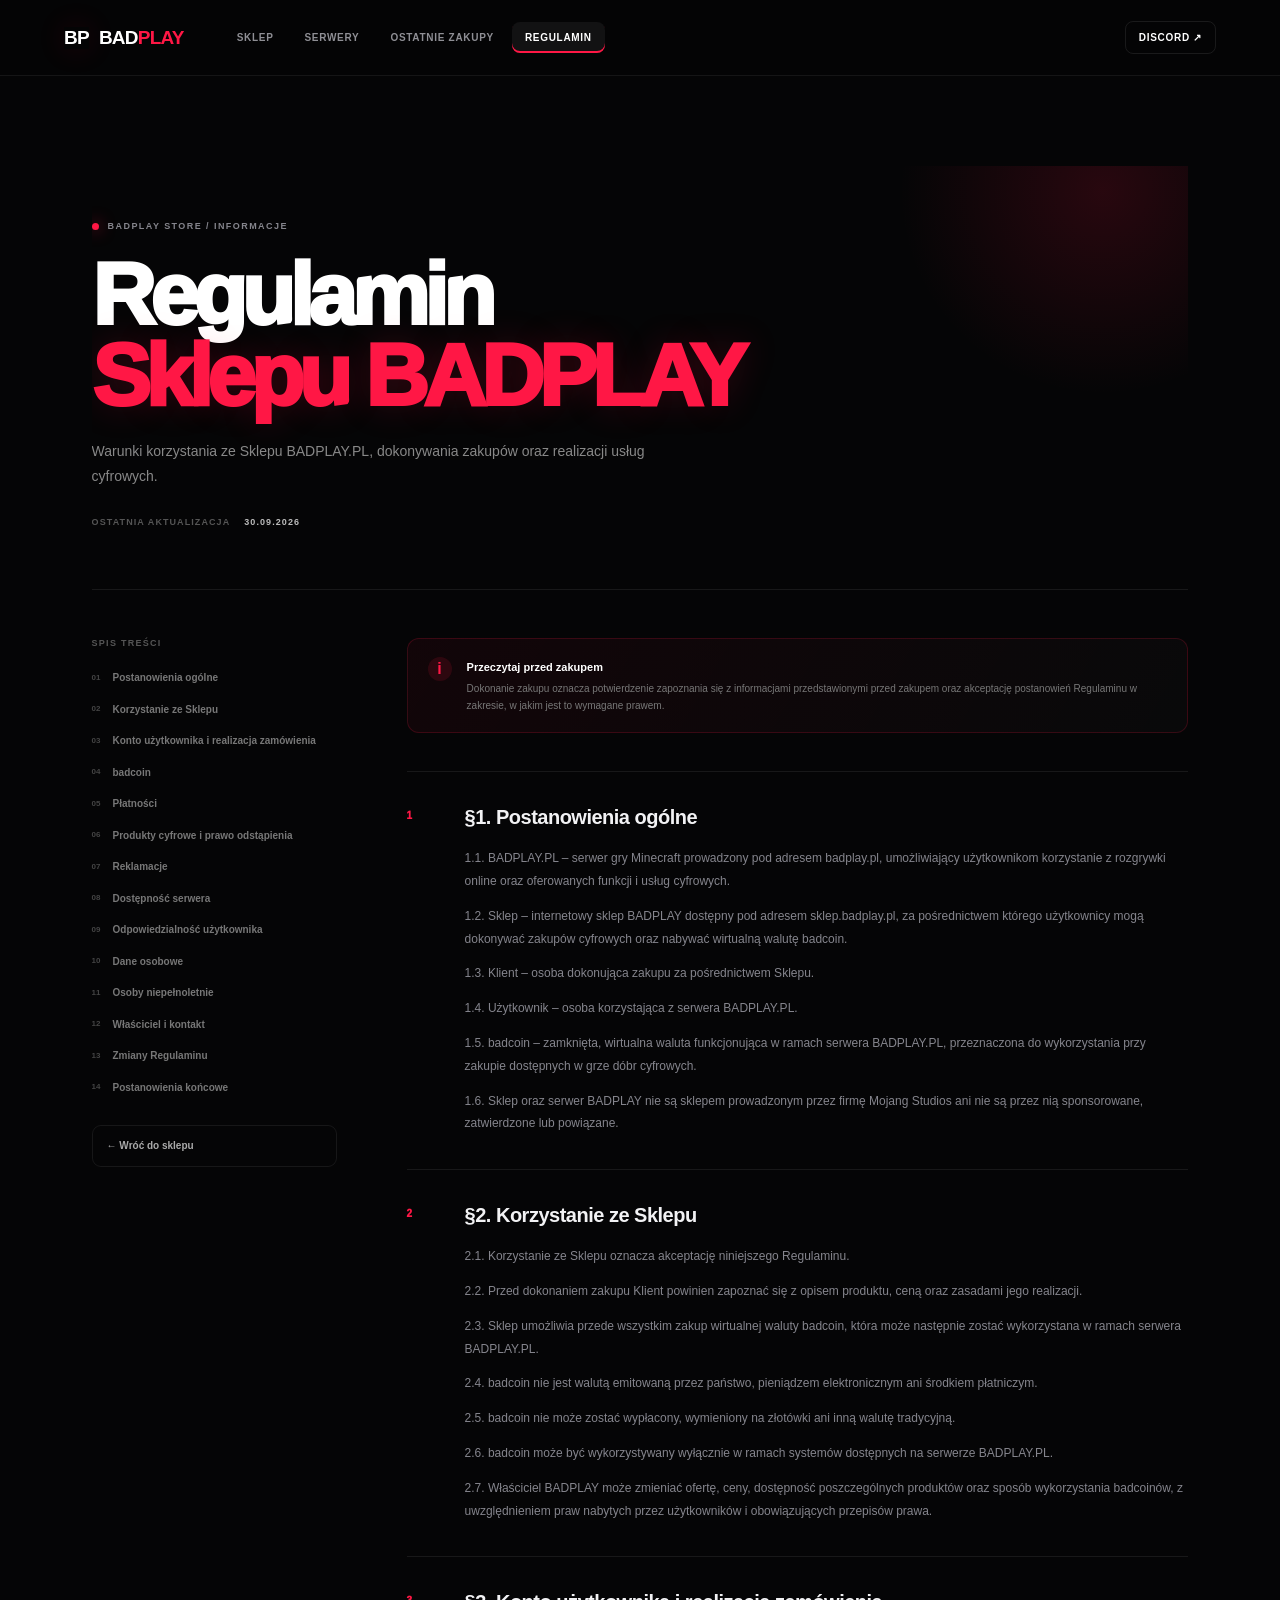
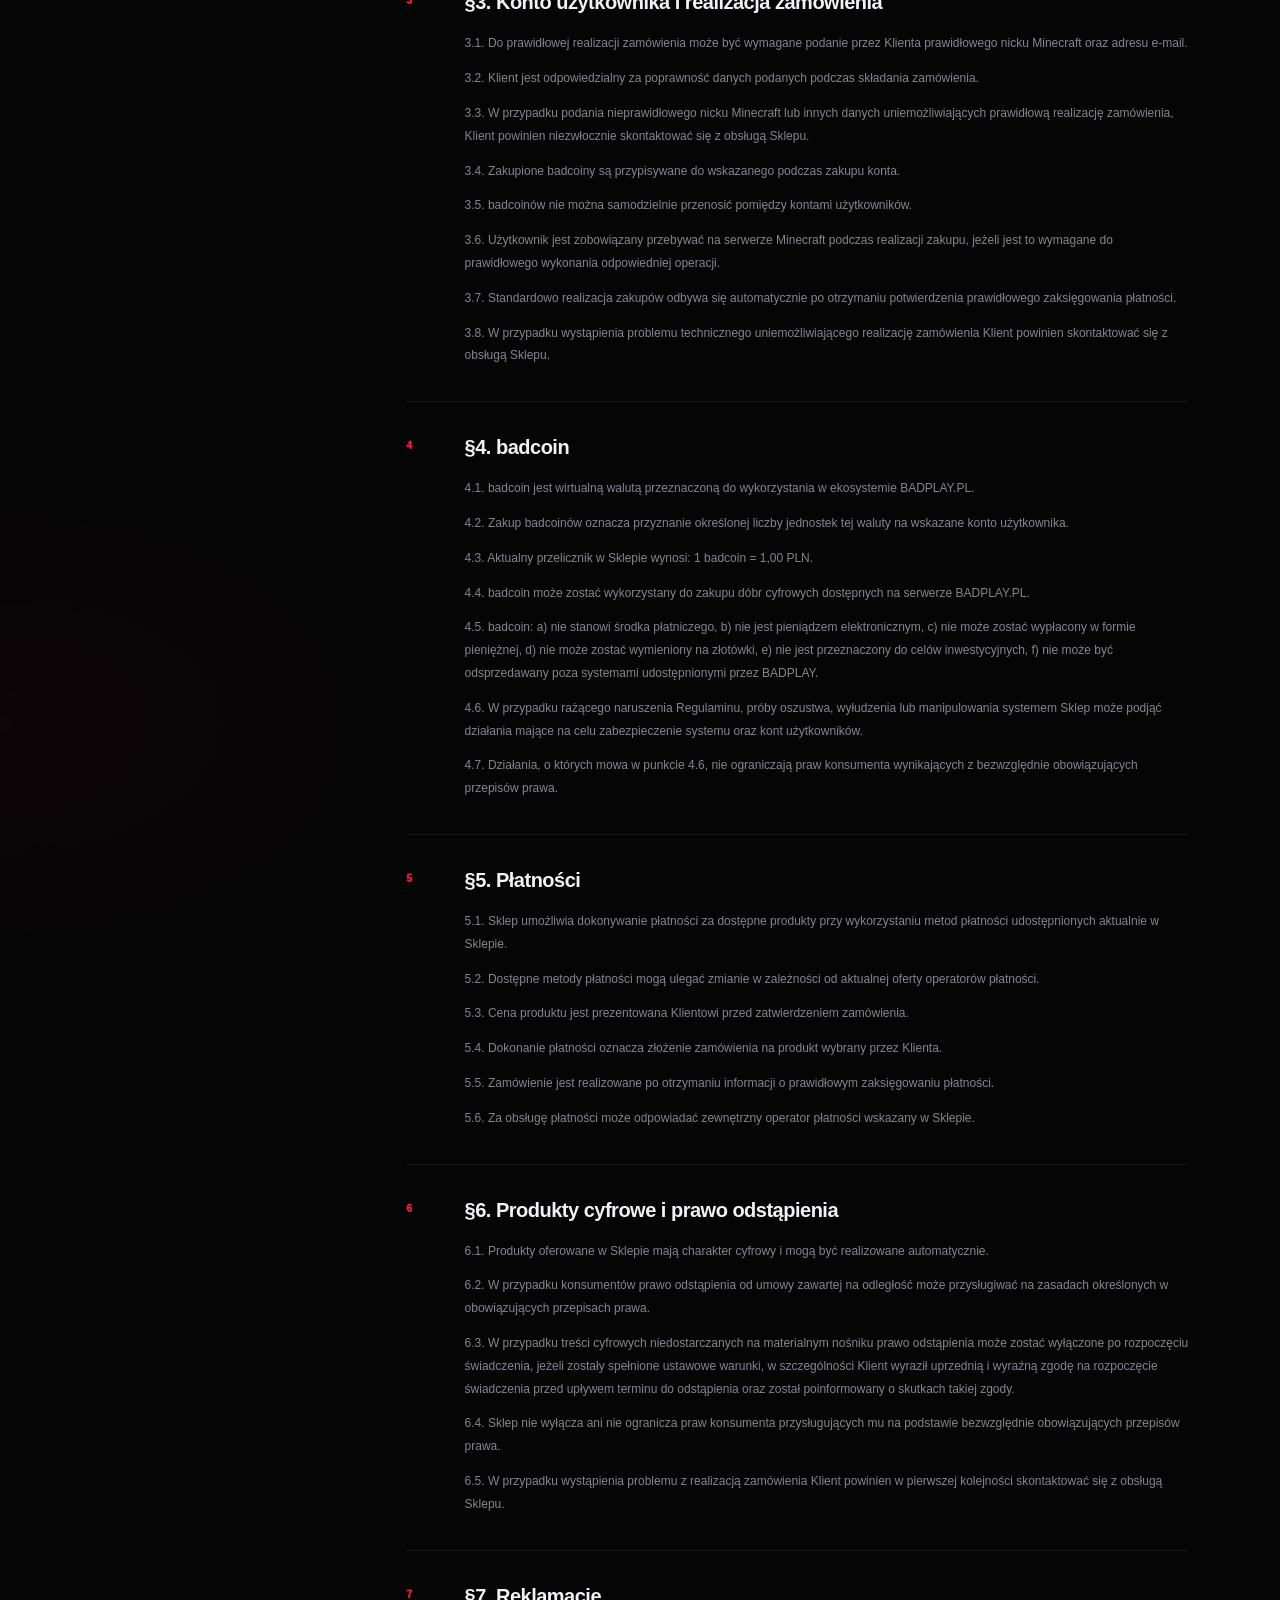
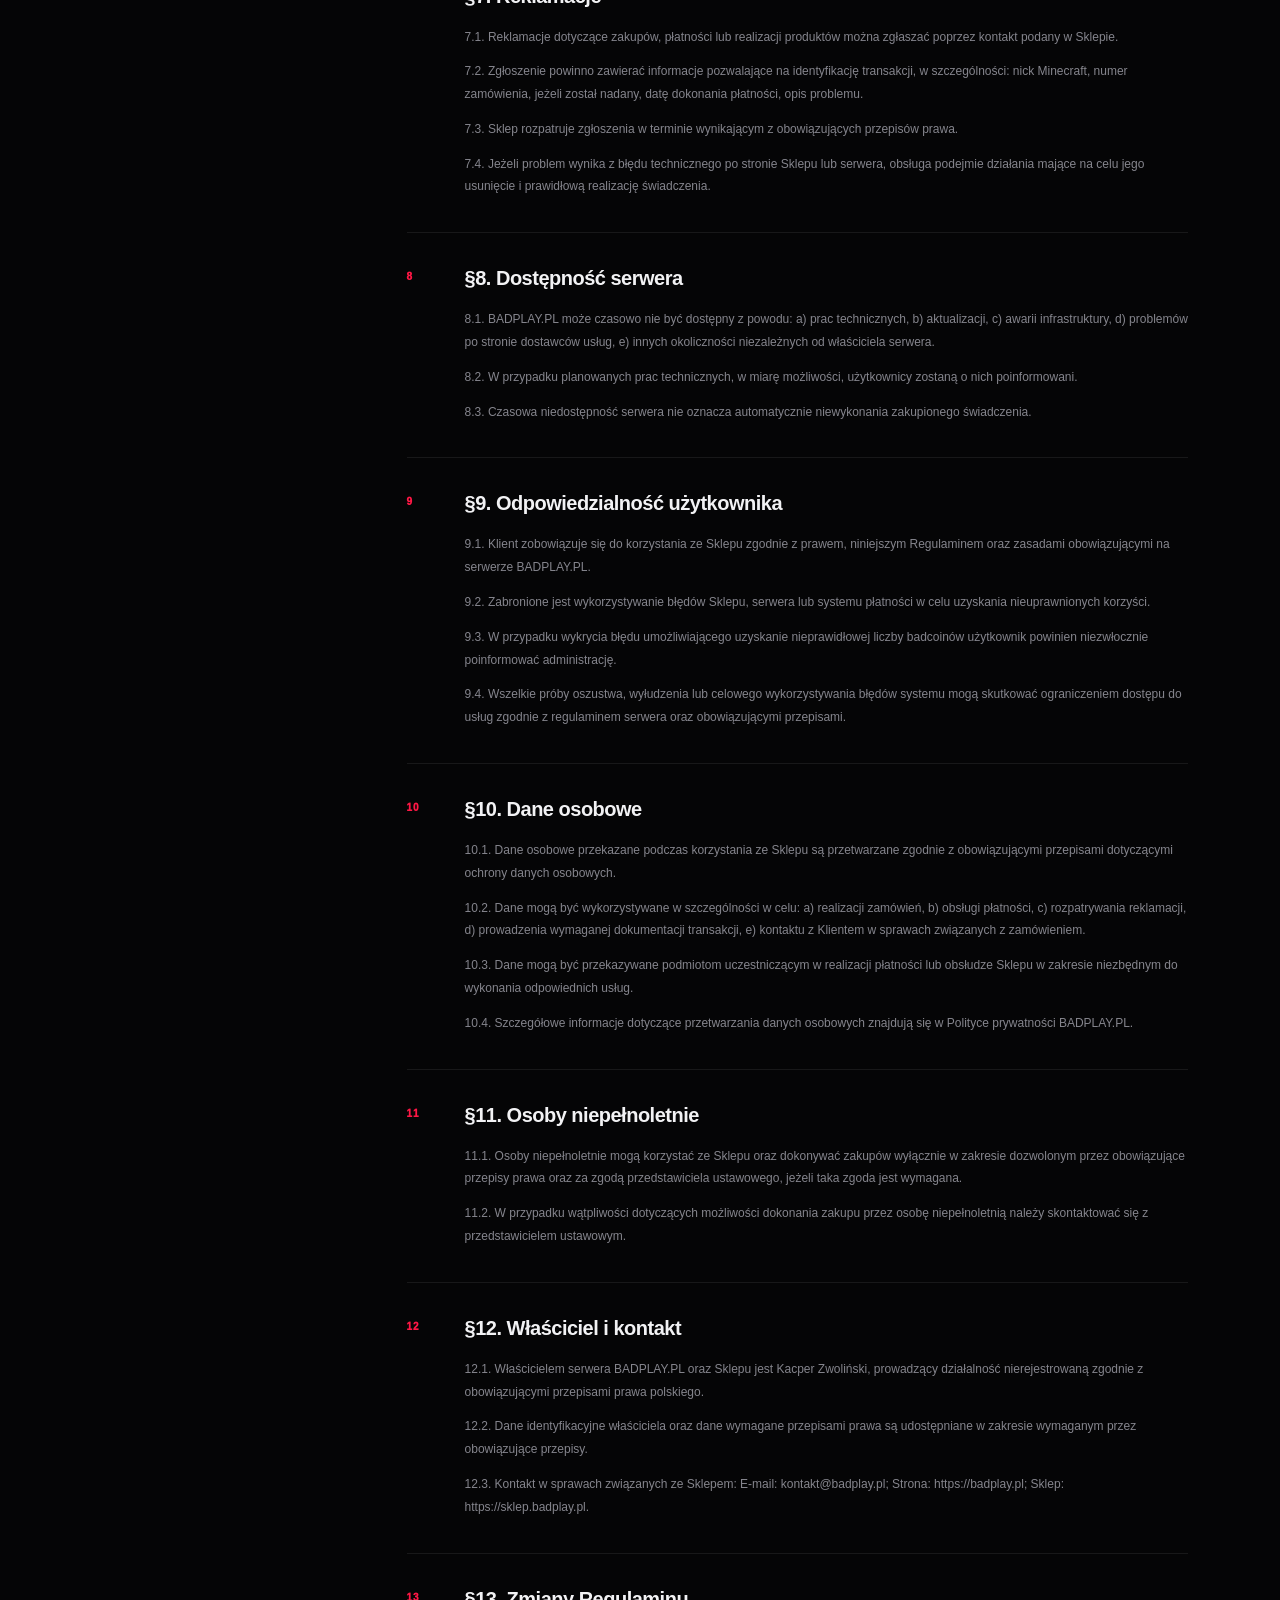
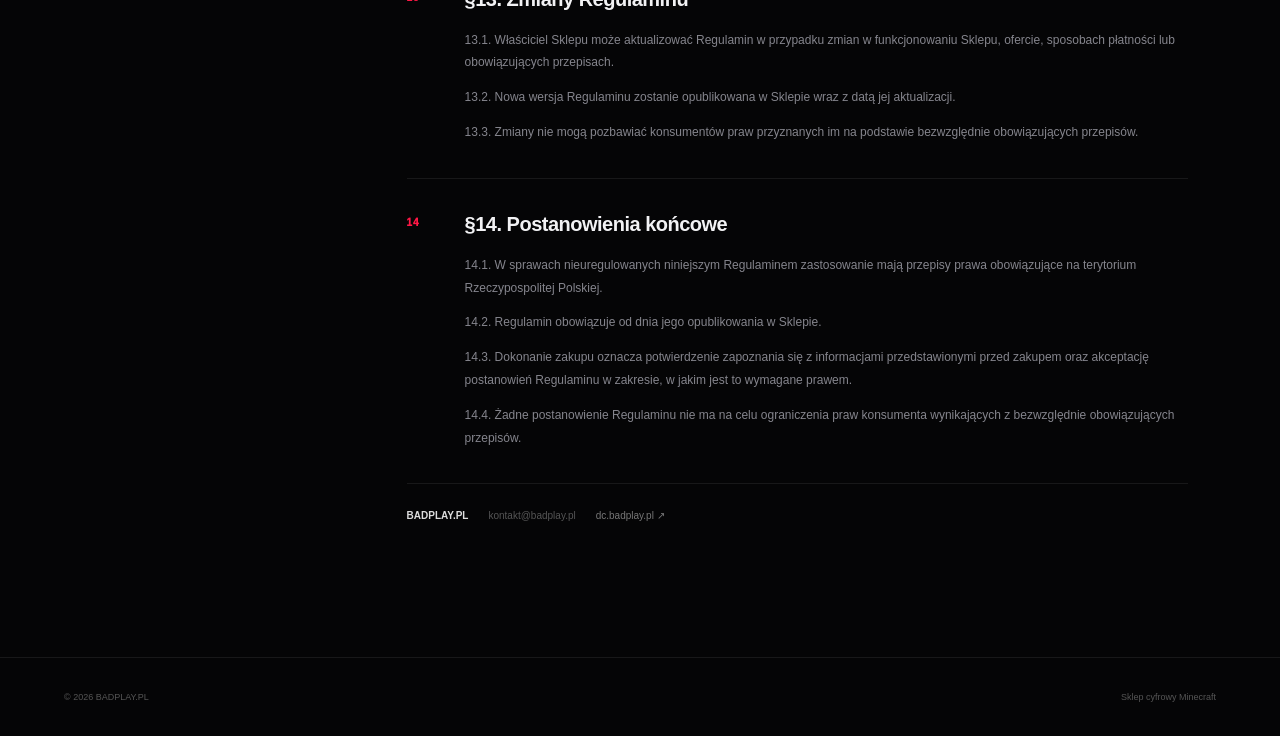
==== regulamin.html @ 0fd043c8 "Add files via upload" ====
<!doctype html>
<html lang="pl">
<head>
<meta charset="utf-8">
<meta name="viewport" content="width=device-width,initial-scale=1">
<title>Regulamin — BADPLAY</title>
<meta name="description" content="Regulamin Sklepu BADPLAY.PL">
<link rel="stylesheet" href="style.css">
</head>
<body class="rules-page">
<header class="topbar">
  <a class="brand" href="index.html" aria-label="BADPLAY — strona główna">
    <span class="brand-mark">BP</span><span>BAD<span>PLAY</span></span>
  </a>
  <nav>
    <a href="index.html#sklep">SKLEP</a>
    <a href="index.html#serwery">SERWERY</a>
    <a href="index.html#ostatnie">OSTATNIE ZAKUPY</a>
    <a class="active" href="regulamin.html">REGULAMIN</a>
  </nav>
  <a class="discord" href="https://dc.badplay.pl" target="_blank" rel="noopener">DISCORD ↗</a>
</header>

<main class="rules-main">
  <div class="rules-hero">
    <div class="eyebrow"><i></i> BADPLAY STORE / INFORMACJE</div>
    <h1>Regulamin<br><span>Sklepu BADPLAY</span></h1>
    <p>Warunki korzystania ze Sklepu BADPLAY.PL, dokonywania zakupów oraz realizacji usług cyfrowych.</p>
    <div class="rules-meta"><span>OSTATNIA AKTUALIZACJA</span><b>30.09.2026</b></div>
  </div>
  <div class="rules-layout">
    <aside class="rules-toc">
      <div class="toc-title">SPIS TREŚCI</div>
      <a href="#r1"><span>01</span>Postanowienia ogólne</a><a href="#r2"><span>02</span>Korzystanie ze Sklepu</a><a href="#r3"><span>03</span>Konto użytkownika i realizacja zamówienia</a><a href="#r4"><span>04</span>badcoin</a><a href="#r5"><span>05</span>Płatności</a><a href="#r6"><span>06</span>Produkty cyfrowe i prawo odstąpienia</a><a href="#r7"><span>07</span>Reklamacje</a><a href="#r8"><span>08</span>Dostępność serwera</a><a href="#r9"><span>09</span>Odpowiedzialność użytkownika</a><a href="#r10"><span>10</span>Dane osobowe</a><a href="#r11"><span>11</span>Osoby niepełnoletnie</a><a href="#r12"><span>12</span>Właściciel i kontakt</a><a href="#r13"><span>13</span>Zmiany Regulaminu</a><a href="#r14"><span>14</span>Postanowienia końcowe</a>
      <a class="toc-back" href="index.html">← Wróć do sklepu</a>
    </aside>
    <section class="rules-content">
      <div class="rules-note"><span>i</span><div><b>Przeczytaj przed zakupem</b><p>Dokonanie zakupu oznacza potwierdzenie zapoznania się z informacjami przedstawionymi przed zakupem oraz akceptację postanowień Regulaminu w zakresie, w jakim jest to wymagane prawem.</p></div></div>
      <article id="r1" class="rule-section"><div class="rule-num">1</div><div><h2>§1. Postanowienia ogólne</h2><p>1.1. BADPLAY.PL – serwer gry Minecraft prowadzony pod adresem badplay.pl, umożliwiający użytkownikom korzystanie z rozgrywki online oraz oferowanych funkcji i usług cyfrowych.</p><p>1.2. Sklep – internetowy sklep BADPLAY dostępny pod adresem sklep.badplay.pl, za pośrednictwem którego użytkownicy mogą dokonywać zakupów cyfrowych oraz nabywać wirtualną walutę badcoin.</p><p>1.3. Klient – osoba dokonująca zakupu za pośrednictwem Sklepu.</p><p>1.4. Użytkownik – osoba korzystająca z serwera BADPLAY.PL.</p><p>1.5. badcoin – zamknięta, wirtualna waluta funkcjonująca w ramach serwera BADPLAY.PL, przeznaczona do wykorzystania przy zakupie dostępnych w grze dóbr cyfrowych.</p><p>1.6. Sklep oraz serwer BADPLAY nie są sklepem prowadzonym przez firmę Mojang Studios ani nie są przez nią sponsorowane, zatwierdzone lub powiązane.</p></div></article><article id="r2" class="rule-section"><div class="rule-num">2</div><div><h2>§2. Korzystanie ze Sklepu</h2><p>2.1. Korzystanie ze Sklepu oznacza akceptację niniejszego Regulaminu.</p><p>2.2. Przed dokonaniem zakupu Klient powinien zapoznać się z opisem produktu, ceną oraz zasadami jego realizacji.</p><p>2.3. Sklep umożliwia przede wszystkim zakup wirtualnej waluty badcoin, która może następnie zostać wykorzystana w ramach serwera BADPLAY.PL.</p><p>2.4. badcoin nie jest walutą emitowaną przez państwo, pieniądzem elektronicznym ani środkiem płatniczym.</p><p>2.5. badcoin nie może zostać wypłacony, wymieniony na złotówki ani inną walutę tradycyjną.</p><p>2.6. badcoin może być wykorzystywany wyłącznie w ramach systemów dostępnych na serwerze BADPLAY.PL.</p><p>2.7. Właściciel BADPLAY może zmieniać ofertę, ceny, dostępność poszczególnych produktów oraz sposób wykorzystania badcoinów, z uwzględnieniem praw nabytych przez użytkowników i obowiązujących przepisów prawa.</p></div></article><article id="r3" class="rule-section"><div class="rule-num">3</div><div><h2>§3. Konto użytkownika i realizacja zamówienia</h2><p>3.1. Do prawidłowej realizacji zamówienia może być wymagane podanie przez Klienta prawidłowego nicku Minecraft oraz adresu e-mail.</p><p>3.2. Klient jest odpowiedzialny za poprawność danych podanych podczas składania zamówienia.</p><p>3.3. W przypadku podania nieprawidłowego nicku Minecraft lub innych danych uniemożliwiających prawidłową realizację zamówienia, Klient powinien niezwłocznie skontaktować się z obsługą Sklepu.</p><p>3.4. Zakupione badcoiny są przypisywane do wskazanego podczas zakupu konta.</p><p>3.5. badcoinów nie można samodzielnie przenosić pomiędzy kontami użytkowników.</p><p>3.6. Użytkownik jest zobowiązany przebywać na serwerze Minecraft podczas realizacji zakupu, jeżeli jest to wymagane do prawidłowego wykonania odpowiedniej operacji.</p><p>3.7. Standardowo realizacja zakupów odbywa się automatycznie po otrzymaniu potwierdzenia prawidłowego zaksięgowania płatności.</p><p>3.8. W przypadku wystąpienia problemu technicznego uniemożliwiającego realizację zamówienia Klient powinien skontaktować się z obsługą Sklepu.</p></div></article><article id="r4" class="rule-section"><div class="rule-num">4</div><div><h2>§4. badcoin</h2><p>4.1. badcoin jest wirtualną walutą przeznaczoną do wykorzystania w ekosystemie BADPLAY.PL.</p><p>4.2. Zakup badcoinów oznacza przyznanie określonej liczby jednostek tej waluty na wskazane konto użytkownika.</p><p>4.3. Aktualny przelicznik w Sklepie wynosi: 1 badcoin = 1,00 PLN.</p><p>4.4. badcoin może zostać wykorzystany do zakupu dóbr cyfrowych dostępnych na serwerze BADPLAY.PL.</p><p>4.5. badcoin: a) nie stanowi środka płatniczego, b) nie jest pieniądzem elektronicznym, c) nie może zostać wypłacony w formie pieniężnej, d) nie może zostać wymieniony na złotówki, e) nie jest przeznaczony do celów inwestycyjnych, f) nie może być odsprzedawany poza systemami udostępnionymi przez BADPLAY.</p><p>4.6. W przypadku rażącego naruszenia Regulaminu, próby oszustwa, wyłudzenia lub manipulowania systemem Sklep może podjąć działania mające na celu zabezpieczenie systemu oraz kont użytkowników.</p><p>4.7. Działania, o których mowa w punkcie 4.6, nie ograniczają praw konsumenta wynikających z bezwzględnie obowiązujących przepisów prawa.</p></div></article><article id="r5" class="rule-section"><div class="rule-num">5</div><div><h2>§5. Płatności</h2><p>5.1. Sklep umożliwia dokonywanie płatności za dostępne produkty przy wykorzystaniu metod płatności udostępnionych aktualnie w Sklepie.</p><p>5.2. Dostępne metody płatności mogą ulegać zmianie w zależności od aktualnej oferty operatorów płatności.</p><p>5.3. Cena produktu jest prezentowana Klientowi przed zatwierdzeniem zamówienia.</p><p>5.4. Dokonanie płatności oznacza złożenie zamówienia na produkt wybrany przez Klienta.</p><p>5.5. Zamówienie jest realizowane po otrzymaniu informacji o prawidłowym zaksięgowaniu płatności.</p><p>5.6. Za obsługę płatności może odpowiadać zewnętrzny operator płatności wskazany w Sklepie.</p></div></article><article id="r6" class="rule-section"><div class="rule-num">6</div><div><h2>§6. Produkty cyfrowe i prawo odstąpienia</h2><p>6.1. Produkty oferowane w Sklepie mają charakter cyfrowy i mogą być realizowane automatycznie.</p><p>6.2. W przypadku konsumentów prawo odstąpienia od umowy zawartej na odległość może przysługiwać na zasadach określonych w obowiązujących przepisach prawa.</p><p>6.3. W przypadku treści cyfrowych niedostarczanych na materialnym nośniku prawo odstąpienia może zostać wyłączone po rozpoczęciu świadczenia, jeżeli zostały spełnione ustawowe warunki, w szczególności Klient wyraził uprzednią i wyraźną zgodę na rozpoczęcie świadczenia przed upływem terminu do odstąpienia oraz został poinformowany o skutkach takiej zgody.</p><p>6.4. Sklep nie wyłącza ani nie ogranicza praw konsumenta przysługujących mu na podstawie bezwzględnie obowiązujących przepisów prawa.</p><p>6.5. W przypadku wystąpienia problemu z realizacją zamówienia Klient powinien w pierwszej kolejności skontaktować się z obsługą Sklepu.</p></div></article><article id="r7" class="rule-section"><div class="rule-num">7</div><div><h2>§7. Reklamacje</h2><p>7.1. Reklamacje dotyczące zakupów, płatności lub realizacji produktów można zgłaszać poprzez kontakt podany w Sklepie.</p><p>7.2. Zgłoszenie powinno zawierać informacje pozwalające na identyfikację transakcji, w szczególności: nick Minecraft, numer zamówienia, jeżeli został nadany, datę dokonania płatności, opis problemu.</p><p>7.3. Sklep rozpatruje zgłoszenia w terminie wynikającym z obowiązujących przepisów prawa.</p><p>7.4. Jeżeli problem wynika z błędu technicznego po stronie Sklepu lub serwera, obsługa podejmie działania mające na celu jego usunięcie i prawidłową realizację świadczenia.</p></div></article><article id="r8" class="rule-section"><div class="rule-num">8</div><div><h2>§8. Dostępność serwera</h2><p>8.1. BADPLAY.PL może czasowo nie być dostępny z powodu: a) prac technicznych, b) aktualizacji, c) awarii infrastruktury, d) problemów po stronie dostawców usług, e) innych okoliczności niezależnych od właściciela serwera.</p><p>8.2. W przypadku planowanych prac technicznych, w miarę możliwości, użytkownicy zostaną o nich poinformowani.</p><p>8.3. Czasowa niedostępność serwera nie oznacza automatycznie niewykonania zakupionego świadczenia.</p></div></article><article id="r9" class="rule-section"><div class="rule-num">9</div><div><h2>§9. Odpowiedzialność użytkownika</h2><p>9.1. Klient zobowiązuje się do korzystania ze Sklepu zgodnie z prawem, niniejszym Regulaminem oraz zasadami obowiązującymi na serwerze BADPLAY.PL.</p><p>9.2. Zabronione jest wykorzystywanie błędów Sklepu, serwera lub systemu płatności w celu uzyskania nieuprawnionych korzyści.</p><p>9.3. W przypadku wykrycia błędu umożliwiającego uzyskanie nieprawidłowej liczby badcoinów użytkownik powinien niezwłocznie poinformować administrację.</p><p>9.4. Wszelkie próby oszustwa, wyłudzenia lub celowego wykorzystywania błędów systemu mogą skutkować ograniczeniem dostępu do usług zgodnie z regulaminem serwera oraz obowiązującymi przepisami.</p></div></article><article id="r10" class="rule-section"><div class="rule-num">10</div><div><h2>§10. Dane osobowe</h2><p>10.1. Dane osobowe przekazane podczas korzystania ze Sklepu są przetwarzane zgodnie z obowiązującymi przepisami dotyczącymi ochrony danych osobowych.</p><p>10.2. Dane mogą być wykorzystywane w szczególności w celu: a) realizacji zamówień, b) obsługi płatności, c) rozpatrywania reklamacji, d) prowadzenia wymaganej dokumentacji transakcji, e) kontaktu z Klientem w sprawach związanych z zamówieniem.</p><p>10.3. Dane mogą być przekazywane podmiotom uczestniczącym w realizacji płatności lub obsłudze Sklepu w zakresie niezbędnym do wykonania odpowiednich usług.</p><p>10.4. Szczegółowe informacje dotyczące przetwarzania danych osobowych znajdują się w Polityce prywatności BADPLAY.PL.</p></div></article><article id="r11" class="rule-section"><div class="rule-num">11</div><div><h2>§11. Osoby niepełnoletnie</h2><p>11.1. Osoby niepełnoletnie mogą korzystać ze Sklepu oraz dokonywać zakupów wyłącznie w zakresie dozwolonym przez obowiązujące przepisy prawa oraz za zgodą przedstawiciela ustawowego, jeżeli taka zgoda jest wymagana.</p><p>11.2. W przypadku wątpliwości dotyczących możliwości dokonania zakupu przez osobę niepełnoletnią należy skontaktować się z przedstawicielem ustawowym.</p></div></article><article id="r12" class="rule-section"><div class="rule-num">12</div><div><h2>§12. Właściciel i kontakt</h2><p>12.1. Właścicielem serwera BADPLAY.PL oraz Sklepu jest Kacper Zwoliński, prowadzący działalność nierejestrowaną zgodnie z obowiązującymi przepisami prawa polskiego.</p><p>12.2. Dane identyfikacyjne właściciela oraz dane wymagane przepisami prawa są udostępniane w zakresie wymaganym przez obowiązujące przepisy.</p><p>12.3. Kontakt w sprawach związanych ze Sklepem: E-mail: kontakt@badplay.pl; Strona: https://badplay.pl; Sklep: https://sklep.badplay.pl.</p></div></article><article id="r13" class="rule-section"><div class="rule-num">13</div><div><h2>§13. Zmiany Regulaminu</h2><p>13.1. Właściciel Sklepu może aktualizować Regulamin w przypadku zmian w funkcjonowaniu Sklepu, ofercie, sposobach płatności lub obowiązujących przepisach.</p><p>13.2. Nowa wersja Regulaminu zostanie opublikowana w Sklepie wraz z datą jej aktualizacji.</p><p>13.3. Zmiany nie mogą pozbawiać konsumentów praw przyznanych im na podstawie bezwzględnie obowiązujących przepisów.</p></div></article><article id="r14" class="rule-section"><div class="rule-num">14</div><div><h2>§14. Postanowienia końcowe</h2><p>14.1. W sprawach nieuregulowanych niniejszym Regulaminem zastosowanie mają przepisy prawa obowiązujące na terytorium Rzeczypospolitej Polskiej.</p><p>14.2. Regulamin obowiązuje od dnia jego opublikowania w Sklepie.</p><p>14.3. Dokonanie zakupu oznacza potwierdzenie zapoznania się z informacjami przedstawionymi przed zakupem oraz akceptację postanowień Regulaminu w zakresie, w jakim jest to wymagane prawem.</p><p>14.4. Żadne postanowienie Regulaminu nie ma na celu ograniczenia praw konsumenta wynikających z bezwzględnie obowiązujących przepisów.</p></div></article>
      <div class="rules-footer"><b>BADPLAY.PL</b><span>kontakt@badplay.pl</span><a href="https://dc.badplay.pl" target="_blank" rel="noopener">dc.badplay.pl ↗</a></div>
    </section>
  </div>
</main>
<footer><span>© 2026 BADPLAY.PL</span><span>Sklep cyfrowy Minecraft</span></footer>
</body>
</html>
---- style.css ----
:root{--bg:#060607;--card:#0d0d0f;--card2:#111114;--red:#c60d2d;--red2:#ff1745;--white:#fff;--muted:#96969d;--line:rgba(255,255,255,.085);--green:#29d77d}*{box-sizing:border-box}html{scroll-behavior:smooth}body{margin:0;background:radial-gradient(circle at 50% -12%,rgba(255,23,69,.105),transparent 34%),#060607;color:#fff;font-family:Inter,Arial,sans-serif}.ambient{position:fixed;z-index:-1;width:400px;height:400px;border-radius:50%;filter:blur(125px);opacity:.08;pointer-events:none}.ambient.a{background:#ff1745;left:-300px;top:20%}.ambient.b{background:#b00020;right:-280px;top:55%}.topbar{height:76px;position:sticky;top:0;z-index:20;display:flex;align-items:center;gap:40px;padding:0 max(22px,5vw);border-bottom:1px solid var(--line);background:rgba(6,6,7,.88);backdrop-filter:blur(18px)}.brand{display:flex;align-items:center;gap:10px;color:#fff;text-decoration:none;font-size:19px;font-weight:900;letter-spacing:-.045em}.brand>span:last-child>span{color:var(--red2)}.bp{display:grid;place-items:center;width:34px;height:34px;border-radius:9px;border:1px solid rgba(255,23,69,.45);background:linear-gradient(145deg,#26070d,#09090a);font-size:10px;letter-spacing:0;box-shadow:0 0 24px rgba(255,23,69,.08)}nav{display:flex;gap:5px;flex:1}nav a,.discord{color:#8f8f95;text-decoration:none;font-size:10px;font-weight:800;letter-spacing:.07em;padding:10px 13px;border-radius:8px;transition:.2s}nav a:hover,nav a.active{color:#fff;background:rgba(255,255,255,.055)}nav a.active{box-shadow:inset 0 -2px var(--red2)}.discord{border:1px solid var(--line);color:#fff}.discord:hover{border-color:rgba(255,23,69,.45)}main{width:min(1240px,91vw);margin:auto}.hero{text-align:center;padding:84px 0 62px}.badge{display:inline-flex;align-items:center;gap:8px;border:1px solid var(--line);border-radius:999px;padding:9px 13px;color:#aaa;font-size:9px;font-weight:800;letter-spacing:.15em;background:rgba(255,255,255,.018)}.badge i{width:6px;height:6px;border-radius:50%;background:var(--red2);box-shadow:0 0 13px var(--red2)}h1{font-size:clamp(43px,7vw,78px);line-height:.95;letter-spacing:-.075em;margin:23px 0 18px;font-weight:900}h1 span{color:var(--red2);text-shadow:0 0 35px rgba(255,23,69,.18)}.hero p{margin:auto;color:#8e8e94;font-size:13px;line-height:1.8}.hero-meta{display:flex;justify-content:center;align-items:center;gap:14px;margin-top:28px;color:#5f5f65;font-size:8px;letter-spacing:.22em}.hero-meta span{width:70px;height:1px;background:linear-gradient(90deg,transparent,var(--red))}.hero-meta span:last-child{background:linear-gradient(90deg,var(--red),transparent)}.section{padding-top:18px}.products-section,.recent-section{padding-top:70px}.heading{display:flex;justify-content:space-between;align-items:end;margin-bottom:23px}.heading small{color:var(--red2);font-size:8px;font-weight:800;letter-spacing:.18em}.heading h2{margin:5px 0 0;font-size:25px;letter-spacing:-.04em}.status{border:1px solid var(--line);border-radius:8px;padding:8px 10px;color:#777;font-size:9px}.status i{display:inline-block;width:6px;height:6px;border-radius:50%;background:var(--green);margin-right:6px}.servers{display:grid;grid-template-columns:repeat(auto-fit,minmax(270px,1fr));gap:14px}.server{display:flex;align-items:center;gap:15px;min-height:102px;padding:19px;border:1px solid var(--line);border-radius:14px;background:linear-gradient(145deg,rgba(255,255,255,.043),rgba(255,255,255,.012));cursor:pointer;transition:.2s}.server:hover,.server.sel{transform:translateY(-2px);border-color:rgba(255,23,69,.5);box-shadow:0 16px 45px rgba(0,0,0,.27),0 0 35px rgba(198,13,45,.06)}.server img{width:61px;height:61px;border-radius:12px;object-fit:cover;background:#080809;border:1px solid var(--line)}.server-info{flex:1}.server-info b{display:block;font-size:14px}.server-info span{display:block;margin-top:5px;color:#666;font-size:9px}.arrow{color:#444;font-size:19px;transition:.2s}.server:hover .arrow{color:var(--red2);transform:translateX(3px)}.selected-server{color:#777;font-size:9px}.products{display:grid;grid-template-columns:repeat(auto-fill,minmax(245px,1fr));gap:16px}.product{position:relative;overflow:hidden;border:1px solid var(--line);border-radius:15px;background:linear-gradient(145deg,#111114,#09090a);transition:.22s}.product:hover{transform:translateY(-4px);border-color:rgba(255,23,69,.42);box-shadow:0 20px 55px rgba(0,0,0,.35)}.product-img{height:205px;display:grid;place-items:center;background:radial-gradient(circle,rgba(198,13,45,.12),transparent 66%);overflow:hidden}.product-img img{max-width:80%;max-height:82%;object-fit:contain;transition:.25s}.product:hover .product-img img{transform:scale(1.05)}.product-body{padding:17px}.product-name{font-size:15px;font-weight:800}.product-desc{min-height:34px;margin:8px 0 15px;color:#777;font-size:10px;line-height:1.65}.product-bottom{display:flex;align-items:center;justify-content:space-between;gap:10px}.price{font-size:18px;font-weight:900}.price small{color:#666;font-size:8px;font-weight:600}.buy,.pay{border:0;border-radius:8px;background:linear-gradient(135deg,var(--red),var(--red2));color:#fff;font-weight:900;cursor:pointer;transition:.2s}.buy{padding:11px 14px;font-size:9px;box-shadow:0 8px 22px rgba(198,13,45,.16)}.buy:hover,.pay:hover{filter:brightness(1.08);transform:translateY(-1px)}.promo{position:absolute;z-index:2;top:11px;right:11px;background:var(--red2);padding:6px 8px;border-radius:6px;font-size:8px;font-weight:900}.rules-section{padding-top:70px}.rules-open{color:#aaa;text-decoration:none;font-size:9px;font-weight:800;letter-spacing:.08em;padding:9px 12px;border:1px solid var(--line);border-radius:8px}.rules-open:hover{color:#fff;border-color:rgba(255,23,69,.45)}.rules-card{border:1px solid var(--line);border-radius:15px;background:linear-gradient(145deg,#111114,#09090a);overflow:hidden}.rules-intro{padding:20px 22px;border-bottom:1px solid var(--line)}.rules-intro b{display:block;font-size:13px}.rules-intro span{display:block;margin-top:5px;color:#666;font-size:9px}.rules-intro p{max-width:760px;margin:12px 0 0;color:#888;font-size:10px;line-height:1.7}.rules-card iframe{display:block;width:100%;height:650px;border:0;background:#fff}.recent{display:grid;grid-template-columns:repeat(auto-fit,minmax(220px,1fr));gap:10px}.purchase{display:flex;align-items:center;gap:10px;padding:12px;border:1px solid var(--line);border-radius:10px;background:rgba(255,255,255,.018)}.purchase img{width:34px;height:34px;border-radius:8px}.purchase b{font-size:10px}.purchase span{display:block;color:#666;font-size:8px;margin-top:3px}.empty{grid-column:1/-1;text-align:center;color:#555;border:1px dashed var(--line);border-radius:12px;padding:34px;font-size:10px}footer{margin-top:90px;padding:34px max(22px,5vw);border-top:1px solid var(--line);display:flex;justify-content:space-between;align-items:center;color:#555;font-size:9px}footer a{color:#999}.footer-left{display:flex;align-items:center;gap:9px}.footer-left .bp{width:30px;height:30px;font-size:9px}.modal{position:fixed;inset:0;z-index:100;display:grid;place-items:center}.hidden{display:none!important}.backdrop{position:absolute;inset:0;background:rgba(0,0,0,.8);backdrop-filter:blur(9px)}.modal-box{position:relative;width:min(500px,92vw);max-height:90vh;overflow:auto;padding:25px;border:1px solid rgba(255,255,255,.12);border-radius:17px;background:linear-gradient(145deg,#121214,#080809);box-shadow:0 30px 100px #000}.x{position:absolute;right:14px;top:10px;background:none;border:0;color:#666;font-size:27px;cursor:pointer}.modal-head{display:flex;gap:13px;align-items:center}.coin{width:46px;height:46px;border-radius:12px;display:grid;place-items:center;color:var(--red2);background:rgba(198,13,45,.11);border:1px solid rgba(255,23,69,.28);font-weight:900}.modal-head small{color:var(--red2);font-size:8px;font-weight:800;letter-spacing:.16em}.modal-head h2{margin:3px 0;font-size:22px}.m-desc{margin:19px 0;color:#aaa;font-size:10px;line-height:1.7}.slider-box{padding:17px;border:1px solid var(--line);border-radius:12px;background:rgba(255,255,255,.02)}.slider-label{display:flex;justify-content:space-between;align-items:center;color:#777;font-size:9px}.slider-label strong{font-size:17px;color:#fff}.slider-label em{font-style:normal;color:#888;font-size:9px}.slider-box input{width:100%;margin:18px 0 5px;accent-color:var(--red2)}.range{display:flex;justify-content:space-between;color:#555;font-size:8px}.form{display:grid;gap:12px;margin-top:17px}.form label{color:#8d8d92;font-size:9px;font-weight:700}.form input:not([type=checkbox]),.form select{display:block;width:100%;margin-top:6px;padding:12px;border:1px solid var(--line);border-radius:9px;background:#09090a;color:#fff;outline:0}.form input:focus,.form select:focus{border-color:rgba(255,23,69,.55)}.rules{display:flex;gap:8px;align-items:flex-start;line-height:1.5}.rules input{margin-top:1px}.error{padding:9px;border-radius:8px;color:#ff758c;background:rgba(255,23,69,.08);border:1px solid rgba(255,23,69,.18);font-size:9px}.sum{display:flex;justify-content:space-between;align-items:center;border-top:1px solid var(--line);padding-top:14px}.sum span{color:#666;font-size:9px}.sum strong{font-size:23px}.pay{padding:14px;font-size:10px;box-shadow:0 10px 28px rgba(198,13,45,.18)}.pay:disabled{opacity:.45;cursor:not-allowed}.safe{text-align:center;color:#444;font-size:7px}.toast{position:fixed;z-index:200;right:20px;bottom:20px;padding:12px 15px;border:1px solid var(--line);border-radius:9px;background:#171719;color:#ddd;font-size:9px;transform:translateY(100px);opacity:0;transition:.25s}.toast.show{transform:none;opacity:1}@media(max-width:760px){.topbar{height:auto;min-height:68px;flex-wrap:wrap;padding:12px 15px;gap:9px}.topbar nav{order:3;width:100%;overflow:auto}.topbar nav a{white-space:nowrap}.discord{margin-left:auto}.hero{padding:60px 0 48px}.heading{align-items:flex-start;flex-direction:column;gap:10px}.servers,.products{grid-template-columns:1fr}footer{flex-direction:column;gap:13px;text-align:center}.rules-card iframe{height:520px}}


/* ===== BADPLAY PROFESSIONAL LAYER ===== */
:root{
  --bp-red:#ff1745;
  --bp-red2:#b9002d;
  --bp-bg:#050506;
  --bp-panel:#0c0c0f;
  --bp-line:rgba(255,255,255,.075);
  --bp-muted:#77777f;
}
body{background:
 radial-gradient(900px 420px at 50% -5%,rgba(255,23,69,.08),transparent 65%),
 radial-gradient(600px 360px at 0 42%,rgba(255,23,69,.035),transparent 70%),
 #050506}
.topbar{backdrop-filter:blur(18px);background:rgba(5,5,6,.84);border-bottom:1px solid rgba(255,255,255,.065)}
.brand{letter-spacing:-.04em}.brand span:last-child span{color:var(--bp-red)}
.brand-mark{box-shadow:0 0 30px rgba(255,23,69,.12)}
.discord{transition:.2s}.discord:hover{border-color:rgba(255,23,69,.6);box-shadow:0 0 24px rgba(255,23,69,.1);transform:translateY(-1px)}
nav a{transition:.2s}nav a:hover{color:#fff}
.hero h1{letter-spacing:-.055em;text-shadow:0 10px 55px rgba(255,23,69,.08)}
.hero:before{content:"";position:absolute;inset:0;pointer-events:none;background:linear-gradient(90deg,transparent 0%,rgba(255,23,69,.035) 50%,transparent 100%)}
.section{position:relative}
.heading h2{letter-spacing:-.035em}
.server-card,.product-card,.recent,.empty{box-shadow:0 16px 60px rgba(0,0,0,.22)}
.product-card{transition:transform .22s ease,border-color .22s ease,box-shadow .22s ease}
.product-card:hover{transform:translateY(-4px);border-color:rgba(255,23,69,.32);box-shadow:0 20px 70px rgba(0,0,0,.32),0 0 35px rgba(255,23,69,.045)}
button,.buy{transition:transform .18s,box-shadow .18s}
button:hover,.buy:hover{transform:translateY(-1px)}
footer{border-top:1px solid var(--bp-line);margin-top:80px}

/* Professional rules subpage */
.rules-page{min-height:100vh}
.rules-main{max-width:1180px;margin:0 auto;padding:90px 34px 30px}
.rules-hero{position:relative;padding:55px 0 62px;border-bottom:1px solid var(--bp-line);overflow:hidden}
.rules-hero:after{content:"";position:absolute;width:430px;height:430px;right:-130px;top:-190px;border-radius:50%;background:radial-gradient(circle,rgba(255,23,69,.14),transparent 67%);pointer-events:none}
.eyebrow{display:flex;align-items:center;gap:9px;color:#85858c;font-size:9px;font-weight:900;letter-spacing:.16em}
.eyebrow i{width:7px;height:7px;border-radius:50%;background:var(--bp-red);box-shadow:0 0 16px rgba(255,23,69,.8)}
.rules-hero h1{font-size:clamp(48px,7vw,88px);line-height:.92;letter-spacing:-.065em;margin:24px 0 22px;font-weight:950}
.rules-hero h1 span{color:var(--bp-red)}
.rules-hero>p{max-width:610px;color:#888;font-size:14px;line-height:1.8;margin:0}
.rules-meta{display:flex;gap:14px;align-items:center;margin-top:28px;font-size:9px;letter-spacing:.12em}
.rules-meta span{color:#555;font-weight:800}.rules-meta b{color:#bbb}
.rules-layout{display:grid;grid-template-columns:245px minmax(0,1fr);gap:70px;padding-top:48px}
.rules-toc{position:sticky;top:100px;height:max-content}
.toc-title{font-size:9px;color:#555;font-weight:900;letter-spacing:.14em;margin-bottom:14px}
.rules-toc>a{display:flex;gap:12px;align-items:center;padding:9px 0;color:#777;text-decoration:none;font-size:10px;font-weight:750;line-height:1.35;transition:.18s}
.rules-toc>a span{font-variant-numeric:tabular-nums;color:#444;font-size:8px}
.rules-toc>a:hover{color:#fff}.rules-toc>a:hover span{color:var(--bp-red)}
.rules-toc .toc-back{margin-top:22px;padding:13px 14px;border:1px solid var(--bp-line);border-radius:9px;color:#aaa}
.rules-content{min-width:0}
.rules-note{display:flex;gap:15px;padding:18px 20px;margin-bottom:38px;border:1px solid rgba(255,23,69,.18);border-radius:12px;background:linear-gradient(120deg,rgba(255,23,69,.055),rgba(255,255,255,.018))}
.rules-note>span{display:grid;place-items:center;flex:none;width:24px;height:24px;border-radius:50%;background:rgba(255,23,69,.12);color:var(--bp-red);font-weight:900}
.rules-note b{font-size:11px}.rules-note p{margin:5px 0 0;color:#777;font-size:10px;line-height:1.7}
.rule-section{display:grid;grid-template-columns:38px 1fr;gap:20px;padding:34px 0;border-top:1px solid var(--bp-line);scroll-margin-top:100px}
.rule-num{color:var(--bp-red);font-size:10px;font-weight:950;letter-spacing:.08em;padding-top:4px}
.rule-section h2{font-size:20px;letter-spacing:-.025em;margin:0 0 18px;color:#f2f2f4}
.rule-section p{margin:0 0 12px;color:#85858d;font-size:12px;line-height:1.9}
.rule-section p:last-child{margin-bottom:0}
.rules-footer{display:flex;align-items:center;gap:20px;padding:26px 0;border-top:1px solid var(--bp-line);color:#555;font-size:10px}
.rules-footer b{color:#ddd}.rules-footer a{color:#777;text-decoration:none}.rules-footer a:hover{color:var(--bp-red)}
@media(max-width:850px){
 .rules-main{padding:75px 20px 20px}.rules-layout{grid-template-columns:1fr;gap:20px}
 .rules-toc{position:static;display:grid;grid-template-columns:1fr 1fr;gap:0 18px;padding-bottom:20px;border-bottom:1px solid var(--bp-line)}
 .toc-title,.rules-toc .toc-back{grid-column:1/-1}.rules-toc .toc-back{margin-top:14px}
}
@media(max-width:560px){
 .rules-hero{padding:35px 0 45px}.rules-hero h1{font-size:49px}
 .rules-layout{padding-top:28px}.rules-toc{grid-template-columns:1fr}
 .rule-section{grid-template-columns:1fr;gap:7px}.rule-num{padding:0}
 .rule-section h2{font-size:18px}.rule-section p{font-size:11px;line-height:1.8}
 .rules-footer{flex-wrap:wrap}
}
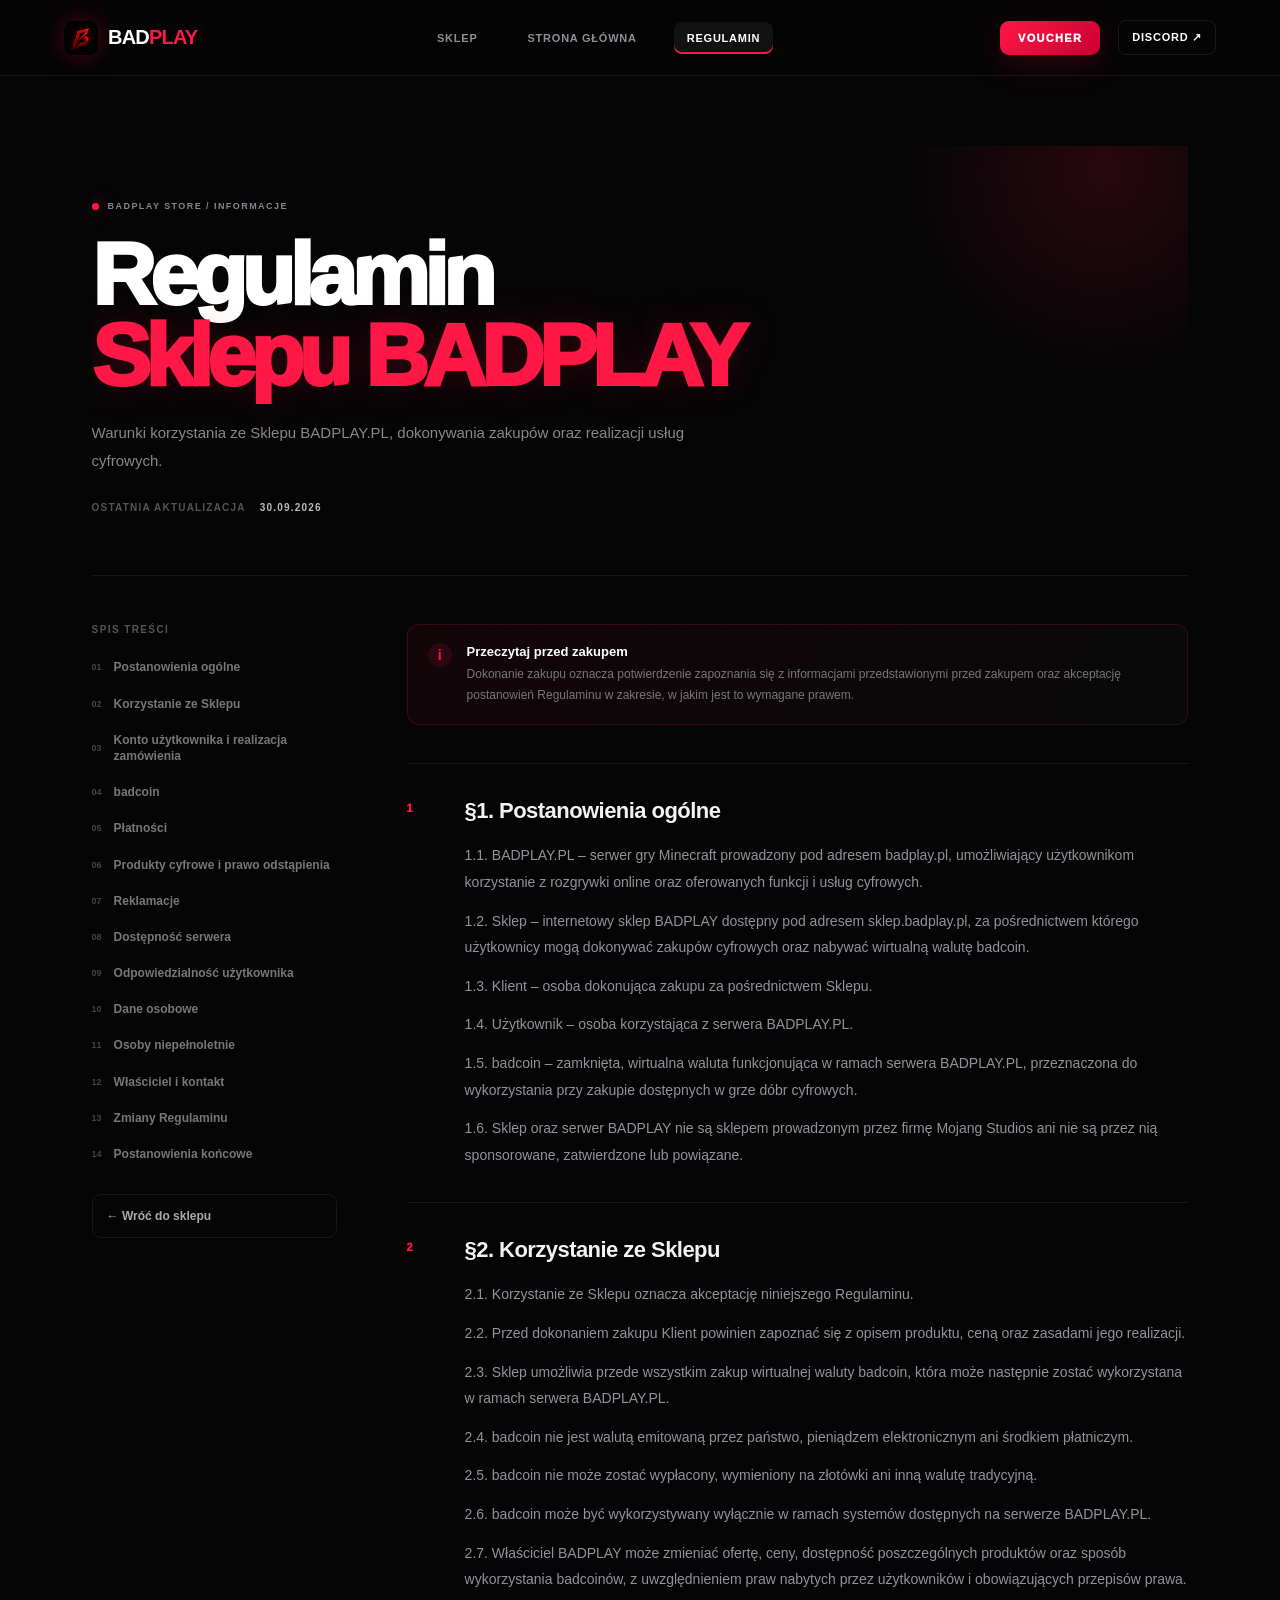
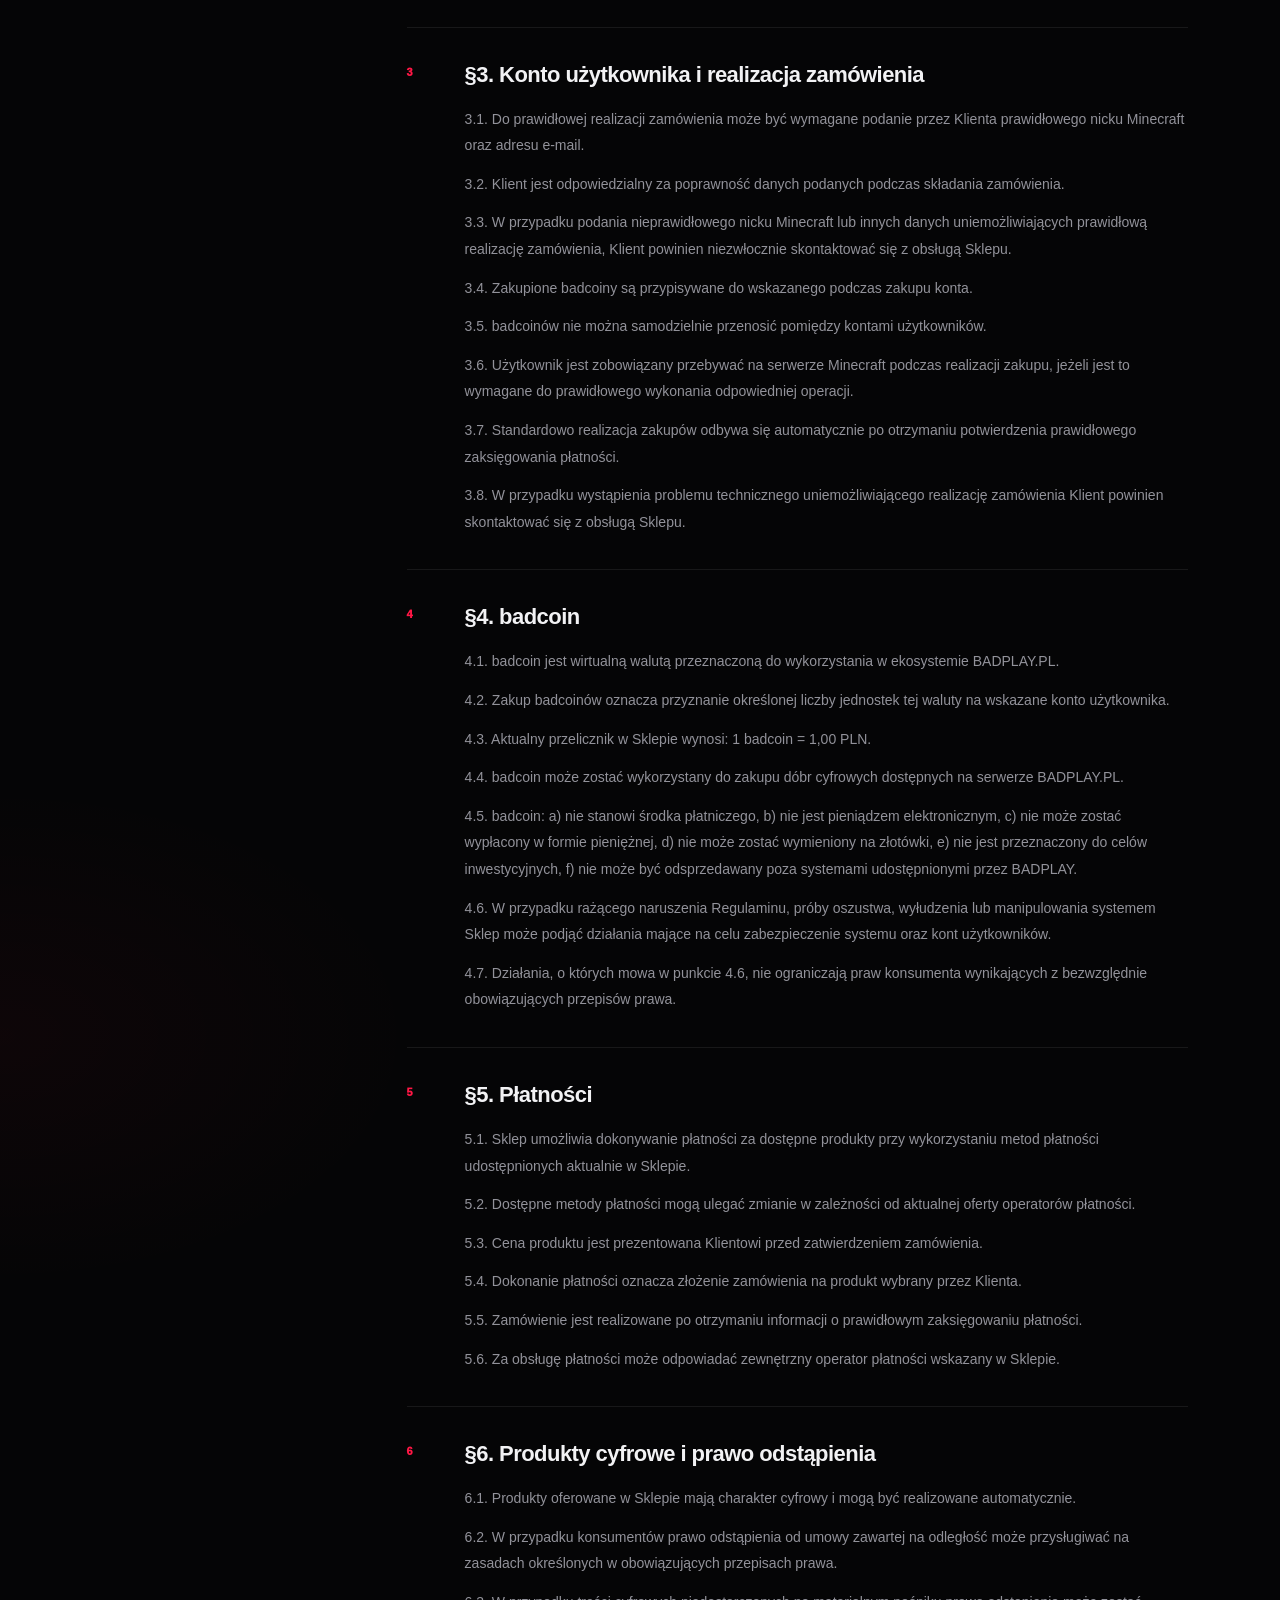
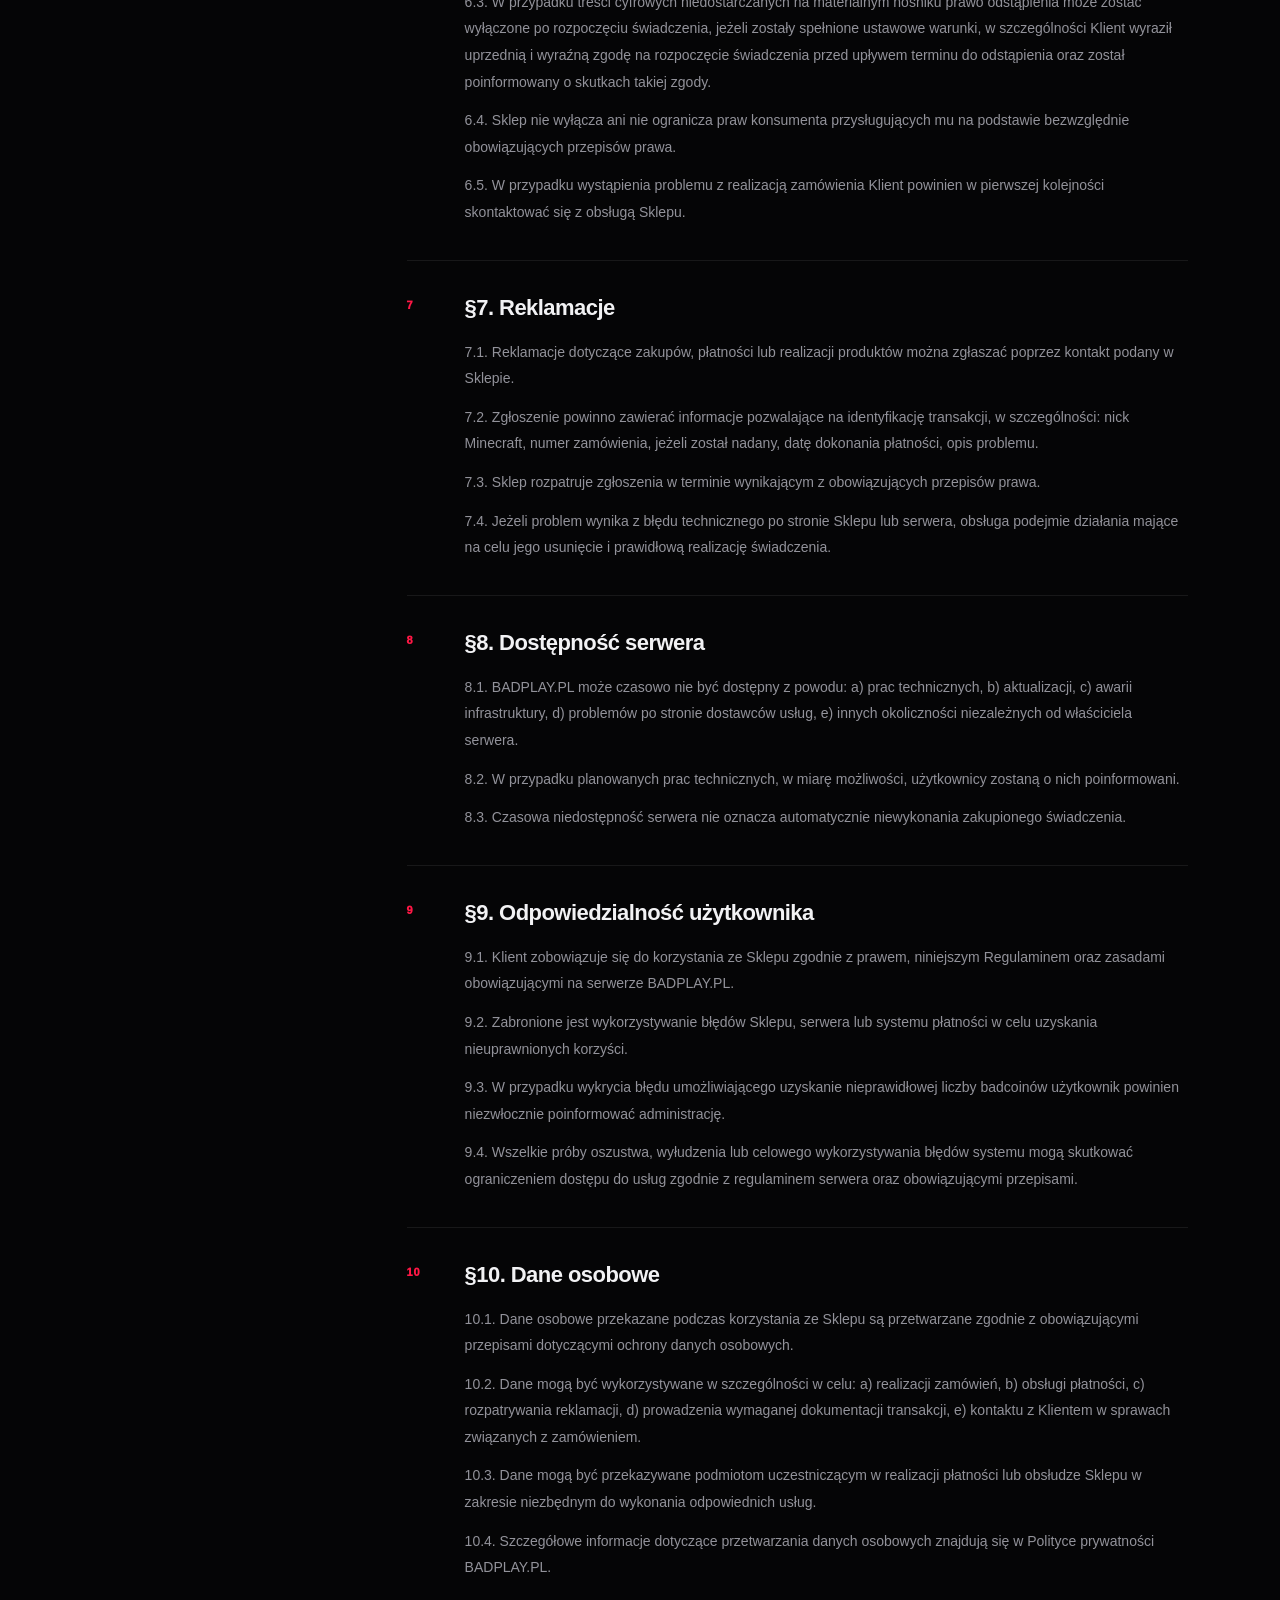
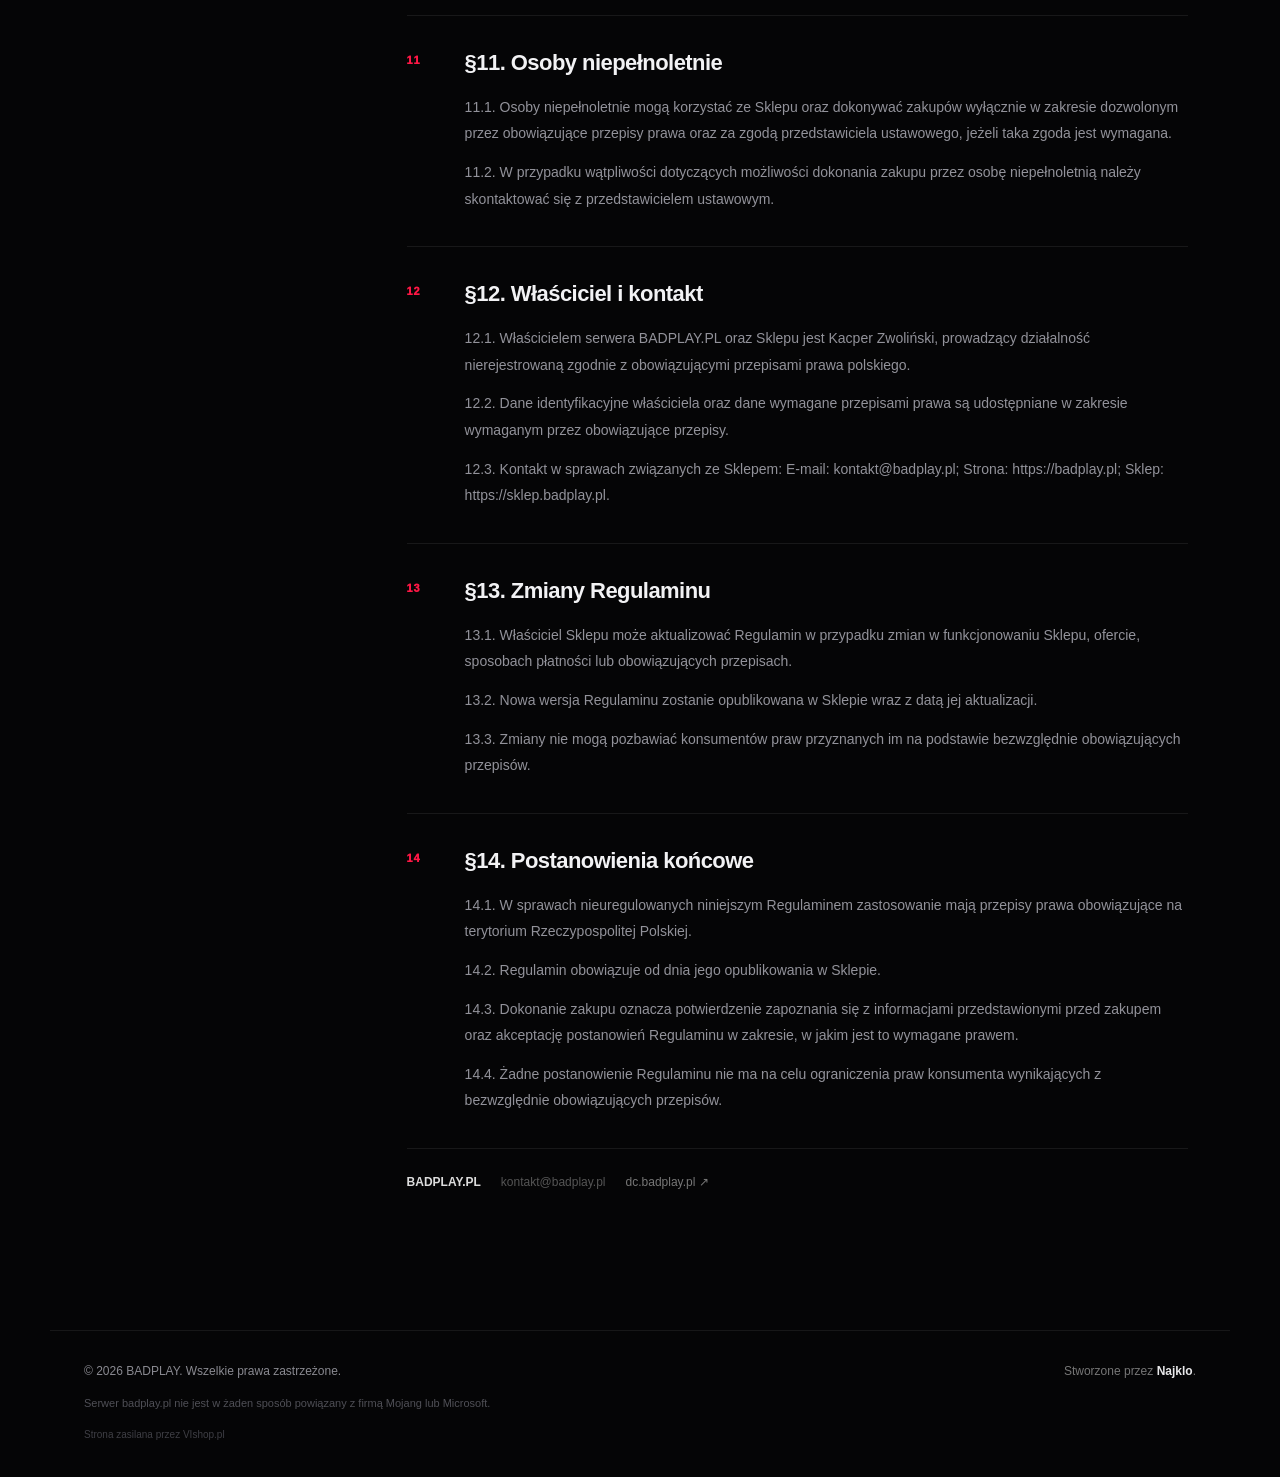
==== commit 830951b5: "Add files via upload" ====
--- a/regulamin.html
+++ b/regulamin.html
@@ -9,15 +9,13 @@
 </head>
 <body class="rules-page">
 <header class="topbar">
-  <a class="brand" href="index.html" aria-label="BADPLAY — strona główna">
-    <span class="brand-mark">BP</span><span>BAD<span>PLAY</span></span>
-  </a>
+  <a class="brand" href="index.html" aria-label="BADPLAY — strona główna"><img src="[data-uri]" alt="BADPLAY"><span>BAD<span>PLAY</span></span></a>
   <nav>
     <a href="index.html#sklep">SKLEP</a>
-    <a href="index.html#serwery">SERWERY</a>
-    <a href="index.html#ostatnie">OSTATNIE ZAKUPY</a>
+    <a href="https://badplay.pl" target="_blank" rel="noopener">STRONA GŁÓWNA</a>
     <a class="active" href="regulamin.html">REGULAMIN</a>
   </nav>
+  <button class="voucher-top" type="button" onclick="location.href='index.html?voucher=1'">VOUCHER</button>
   <a class="discord" href="https://dc.badplay.pl" target="_blank" rel="noopener">DISCORD ↗</a>
 </header>
 
@@ -38,9 +36,14 @@
       <div class="rules-note"><span>i</span><div><b>Przeczytaj przed zakupem</b><p>Dokonanie zakupu oznacza potwierdzenie zapoznania się z informacjami przedstawionymi przed zakupem oraz akceptację postanowień Regulaminu w zakresie, w jakim jest to wymagane prawem.</p></div></div>
       <article id="r1" class="rule-section"><div class="rule-num">1</div><div><h2>§1. Postanowienia ogólne</h2><p>1.1. BADPLAY.PL – serwer gry Minecraft prowadzony pod adresem badplay.pl, umożliwiający użytkownikom korzystanie z rozgrywki online oraz oferowanych funkcji i usług cyfrowych.</p><p>1.2. Sklep – internetowy sklep BADPLAY dostępny pod adresem sklep.badplay.pl, za pośrednictwem którego użytkownicy mogą dokonywać zakupów cyfrowych oraz nabywać wirtualną walutę badcoin.</p><p>1.3. Klient – osoba dokonująca zakupu za pośrednictwem Sklepu.</p><p>1.4. Użytkownik – osoba korzystająca z serwera BADPLAY.PL.</p><p>1.5. badcoin – zamknięta, wirtualna waluta funkcjonująca w ramach serwera BADPLAY.PL, przeznaczona do wykorzystania przy zakupie dostępnych w grze dóbr cyfrowych.</p><p>1.6. Sklep oraz serwer BADPLAY nie są sklepem prowadzonym przez firmę Mojang Studios ani nie są przez nią sponsorowane, zatwierdzone lub powiązane.</p></div></article><article id="r2" class="rule-section"><div class="rule-num">2</div><div><h2>§2. Korzystanie ze Sklepu</h2><p>2.1. Korzystanie ze Sklepu oznacza akceptację niniejszego Regulaminu.</p><p>2.2. Przed dokonaniem zakupu Klient powinien zapoznać się z opisem produktu, ceną oraz zasadami jego realizacji.</p><p>2.3. Sklep umożliwia przede wszystkim zakup wirtualnej waluty badcoin, która może następnie zostać wykorzystana w ramach serwera BADPLAY.PL.</p><p>2.4. badcoin nie jest walutą emitowaną przez państwo, pieniądzem elektronicznym ani środkiem płatniczym.</p><p>2.5. badcoin nie może zostać wypłacony, wymieniony na złotówki ani inną walutę tradycyjną.</p><p>2.6. badcoin może być wykorzystywany wyłącznie w ramach systemów dostępnych na serwerze BADPLAY.PL.</p><p>2.7. Właściciel BADPLAY może zmieniać ofertę, ceny, dostępność poszczególnych produktów oraz sposób wykorzystania badcoinów, z uwzględnieniem praw nabytych przez użytkowników i obowiązujących przepisów prawa.</p></div></article><article id="r3" class="rule-section"><div class="rule-num">3</div><div><h2>§3. Konto użytkownika i realizacja zamówienia</h2><p>3.1. Do prawidłowej realizacji zamówienia może być wymagane podanie przez Klienta prawidłowego nicku Minecraft oraz adresu e-mail.</p><p>3.2. Klient jest odpowiedzialny za poprawność danych podanych podczas składania zamówienia.</p><p>3.3. W przypadku podania nieprawidłowego nicku Minecraft lub innych danych uniemożliwiających prawidłową realizację zamówienia, Klient powinien niezwłocznie skontaktować się z obsługą Sklepu.</p><p>3.4. Zakupione badcoiny są przypisywane do wskazanego podczas zakupu konta.</p><p>3.5. badcoinów nie można samodzielnie przenosić pomiędzy kontami użytkowników.</p><p>3.6. Użytkownik jest zobowiązany przebywać na serwerze Minecraft podczas realizacji zakupu, jeżeli jest to wymagane do prawidłowego wykonania odpowiedniej operacji.</p><p>3.7. Standardowo realizacja zakupów odbywa się automatycznie po otrzymaniu potwierdzenia prawidłowego zaksięgowania płatności.</p><p>3.8. W przypadku wystąpienia problemu technicznego uniemożliwiającego realizację zamówienia Klient powinien skontaktować się z obsługą Sklepu.</p></div></article><article id="r4" class="rule-section"><div class="rule-num">4</div><div><h2>§4. badcoin</h2><p>4.1. badcoin jest wirtualną walutą przeznaczoną do wykorzystania w ekosystemie BADPLAY.PL.</p><p>4.2. Zakup badcoinów oznacza przyznanie określonej liczby jednostek tej waluty na wskazane konto użytkownika.</p><p>4.3. Aktualny przelicznik w Sklepie wynosi: 1 badcoin = 1,00 PLN.</p><p>4.4. badcoin może zostać wykorzystany do zakupu dóbr cyfrowych dostępnych na serwerze BADPLAY.PL.</p><p>4.5. badcoin: a) nie stanowi środka płatniczego, b) nie jest pieniądzem elektronicznym, c) nie może zostać wypłacony w formie pieniężnej, d) nie może zostać wymieniony na złotówki, e) nie jest przeznaczony do celów inwestycyjnych, f) nie może być odsprzedawany poza systemami udostępnionymi przez BADPLAY.</p><p>4.6. W przypadku rażącego naruszenia Regulaminu, próby oszustwa, wyłudzenia lub manipulowania systemem Sklep może podjąć działania mające na celu zabezpieczenie systemu oraz kont użytkowników.</p><p>4.7. Działania, o których mowa w punkcie 4.6, nie ograniczają praw konsumenta wynikających z bezwzględnie obowiązujących przepisów prawa.</p></div></article><article id="r5" class="rule-section"><div class="rule-num">5</div><div><h2>§5. Płatności</h2><p>5.1. Sklep umożliwia dokonywanie płatności za dostępne produkty przy wykorzystaniu metod płatności udostępnionych aktualnie w Sklepie.</p><p>5.2. Dostępne metody płatności mogą ulegać zmianie w zależności od aktualnej oferty operatorów płatności.</p><p>5.3. Cena produktu jest prezentowana Klientowi przed zatwierdzeniem zamówienia.</p><p>5.4. Dokonanie płatności oznacza złożenie zamówienia na produkt wybrany przez Klienta.</p><p>5.5. Zamówienie jest realizowane po otrzymaniu informacji o prawidłowym zaksięgowaniu płatności.</p><p>5.6. Za obsługę płatności może odpowiadać zewnętrzny operator płatności wskazany w Sklepie.</p></div></article><article id="r6" class="rule-section"><div class="rule-num">6</div><div><h2>§6. Produkty cyfrowe i prawo odstąpienia</h2><p>6.1. Produkty oferowane w Sklepie mają charakter cyfrowy i mogą być realizowane automatycznie.</p><p>6.2. W przypadku konsumentów prawo odstąpienia od umowy zawartej na odległość może przysługiwać na zasadach określonych w obowiązujących przepisach prawa.</p><p>6.3. W przypadku treści cyfrowych niedostarczanych na materialnym nośniku prawo odstąpienia może zostać wyłączone po rozpoczęciu świadczenia, jeżeli zostały spełnione ustawowe warunki, w szczególności Klient wyraził uprzednią i wyraźną zgodę na rozpoczęcie świadczenia przed upływem terminu do odstąpienia oraz został poinformowany o skutkach takiej zgody.</p><p>6.4. Sklep nie wyłącza ani nie ogranicza praw konsumenta przysługujących mu na podstawie bezwzględnie obowiązujących przepisów prawa.</p><p>6.5. W przypadku wystąpienia problemu z realizacją zamówienia Klient powinien w pierwszej kolejności skontaktować się z obsługą Sklepu.</p></div></article><article id="r7" class="rule-section"><div class="rule-num">7</div><div><h2>§7. Reklamacje</h2><p>7.1. Reklamacje dotyczące zakupów, płatności lub realizacji produktów można zgłaszać poprzez kontakt podany w Sklepie.</p><p>7.2. Zgłoszenie powinno zawierać informacje pozwalające na identyfikację transakcji, w szczególności: nick Minecraft, numer zamówienia, jeżeli został nadany, datę dokonania płatności, opis problemu.</p><p>7.3. Sklep rozpatruje zgłoszenia w terminie wynikającym z obowiązujących przepisów prawa.</p><p>7.4. Jeżeli problem wynika z błędu technicznego po stronie Sklepu lub serwera, obsługa podejmie działania mające na celu jego usunięcie i prawidłową realizację świadczenia.</p></div></article><article id="r8" class="rule-section"><div class="rule-num">8</div><div><h2>§8. Dostępność serwera</h2><p>8.1. BADPLAY.PL może czasowo nie być dostępny z powodu: a) prac technicznych, b) aktualizacji, c) awarii infrastruktury, d) problemów po stronie dostawców usług, e) innych okoliczności niezależnych od właściciela serwera.</p><p>8.2. W przypadku planowanych prac technicznych, w miarę możliwości, użytkownicy zostaną o nich poinformowani.</p><p>8.3. Czasowa niedostępność serwera nie oznacza automatycznie niewykonania zakupionego świadczenia.</p></div></article><article id="r9" class="rule-section"><div class="rule-num">9</div><div><h2>§9. Odpowiedzialność użytkownika</h2><p>9.1. Klient zobowiązuje się do korzystania ze Sklepu zgodnie z prawem, niniejszym Regulaminem oraz zasadami obowiązującymi na serwerze BADPLAY.PL.</p><p>9.2. Zabronione jest wykorzystywanie błędów Sklepu, serwera lub systemu płatności w celu uzyskania nieuprawnionych korzyści.</p><p>9.3. W przypadku wykrycia błędu umożliwiającego uzyskanie nieprawidłowej liczby badcoinów użytkownik powinien niezwłocznie poinformować administrację.</p><p>9.4. Wszelkie próby oszustwa, wyłudzenia lub celowego wykorzystywania błędów systemu mogą skutkować ograniczeniem dostępu do usług zgodnie z regulaminem serwera oraz obowiązującymi przepisami.</p></div></article><article id="r10" class="rule-section"><div class="rule-num">10</div><div><h2>§10. Dane osobowe</h2><p>10.1. Dane osobowe przekazane podczas korzystania ze Sklepu są przetwarzane zgodnie z obowiązującymi przepisami dotyczącymi ochrony danych osobowych.</p><p>10.2. Dane mogą być wykorzystywane w szczególności w celu: a) realizacji zamówień, b) obsługi płatności, c) rozpatrywania reklamacji, d) prowadzenia wymaganej dokumentacji transakcji, e) kontaktu z Klientem w sprawach związanych z zamówieniem.</p><p>10.3. Dane mogą być przekazywane podmiotom uczestniczącym w realizacji płatności lub obsłudze Sklepu w zakresie niezbędnym do wykonania odpowiednich usług.</p><p>10.4. Szczegółowe informacje dotyczące przetwarzania danych osobowych znajdują się w Polityce prywatności BADPLAY.PL.</p></div></article><article id="r11" class="rule-section"><div class="rule-num">11</div><div><h2>§11. Osoby niepełnoletnie</h2><p>11.1. Osoby niepełnoletnie mogą korzystać ze Sklepu oraz dokonywać zakupów wyłącznie w zakresie dozwolonym przez obowiązujące przepisy prawa oraz za zgodą przedstawiciela ustawowego, jeżeli taka zgoda jest wymagana.</p><p>11.2. W przypadku wątpliwości dotyczących możliwości dokonania zakupu przez osobę niepełnoletnią należy skontaktować się z przedstawicielem ustawowym.</p></div></article><article id="r12" class="rule-section"><div class="rule-num">12</div><div><h2>§12. Właściciel i kontakt</h2><p>12.1. Właścicielem serwera BADPLAY.PL oraz Sklepu jest Kacper Zwoliński, prowadzący działalność nierejestrowaną zgodnie z obowiązującymi przepisami prawa polskiego.</p><p>12.2. Dane identyfikacyjne właściciela oraz dane wymagane przepisami prawa są udostępniane w zakresie wymaganym przez obowiązujące przepisy.</p><p>12.3. Kontakt w sprawach związanych ze Sklepem: E-mail: kontakt@badplay.pl; Strona: https://badplay.pl; Sklep: https://sklep.badplay.pl.</p></div></article><article id="r13" class="rule-section"><div class="rule-num">13</div><div><h2>§13. Zmiany Regulaminu</h2><p>13.1. Właściciel Sklepu może aktualizować Regulamin w przypadku zmian w funkcjonowaniu Sklepu, ofercie, sposobach płatności lub obowiązujących przepisach.</p><p>13.2. Nowa wersja Regulaminu zostanie opublikowana w Sklepie wraz z datą jej aktualizacji.</p><p>13.3. Zmiany nie mogą pozbawiać konsumentów praw przyznanych im na podstawie bezwzględnie obowiązujących przepisów.</p></div></article><article id="r14" class="rule-section"><div class="rule-num">14</div><div><h2>§14. Postanowienia końcowe</h2><p>14.1. W sprawach nieuregulowanych niniejszym Regulaminem zastosowanie mają przepisy prawa obowiązujące na terytorium Rzeczypospolitej Polskiej.</p><p>14.2. Regulamin obowiązuje od dnia jego opublikowania w Sklepie.</p><p>14.3. Dokonanie zakupu oznacza potwierdzenie zapoznania się z informacjami przedstawionymi przed zakupem oraz akceptację postanowień Regulaminu w zakresie, w jakim jest to wymagane prawem.</p><p>14.4. Żadne postanowienie Regulaminu nie ma na celu ograniczenia praw konsumenta wynikających z bezwzględnie obowiązujących przepisów.</p></div></article>
       <div class="rules-footer"><b>BADPLAY.PL</b><span>kontakt@badplay.pl</span><a href="https://dc.badplay.pl" target="_blank" rel="noopener">dc.badplay.pl ↗</a></div>
-    </section>
+</main>
+
+<footer class="site-footer">
+  <div class="footer-main">
+    <div class="footer-copy">© 2026 BADPLAY. Wszelkie prawa zastrzeżone.</div>
+    <div class="footer-credit">Stworzone przez <strong>Najklo</strong>.</div>
   </div>
-</main>
-<footer><span>© 2026 BADPLAY.PL</span><span>Sklep cyfrowy Minecraft</span></footer>
+  <div class="footer-disclaimer">Serwer badplay.pl nie jest w żaden sposób powiązany z firmą Mojang lub Microsoft.</div>
+</footer>
 </body>
 </html>
--- a/style.css
+++ b/style.css
@@ -72,3 +72,118 @@
  .rule-section h2{font-size:18px}.rule-section p{font-size:11px;line-height:1.8}
  .rules-footer{flex-wrap:wrap}
 }
+
+
+/* ===== BADPLAY STORE — FINAL POLISH ===== */
+.topbar{gap:18px}
+.topbar nav{flex:1;display:flex;justify-content:center;align-items:center;gap:24px}
+.topbar .discord{order:4}
+.voucher-top{
+  order:3;
+  appearance:none;border:0;cursor:pointer;
+  padding:11px 17px;border-radius:9px;
+  background:linear-gradient(135deg,#ff1745,#c90032);
+  color:#fff;font-size:9px;font-weight:950;letter-spacing:.12em;
+  box-shadow:0 8px 30px rgba(255,23,69,.18);
+  transition:.2s;
+}
+.voucher-top:hover{transform:translateY(-1px);box-shadow:0 12px 34px rgba(255,23,69,.28)}
+.voucher-top:active{transform:translateY(0)}
+.site-footer{
+  max-width:1180px;margin:85px auto 0;padding:30px 34px 34px;
+  border-top:1px solid rgba(255,255,255,.07);
+  color:#64646c;font-size:10px;line-height:1.7;
+}
+.footer-main{display:flex;justify-content:space-between;gap:20px;align-items:center}
+.footer-copy{color:#8a8a91}
+.footer-credit{color:#777}
+.footer-credit strong{color:#e8e8ea}
+.footer-disclaimer{margin-top:12px;color:#4f4f56;max-width:720px}
+.voucher-card{max-width:470px}
+.voucher-card h2{margin:7px 0 8px;font-size:26px;letter-spacing:-.04em}
+.voucher-sub{color:#777;font-size:11px;line-height:1.7;margin:0 0 22px}
+.voucher-card label{display:block;margin:13px 0 7px;color:#aaa;font-size:9px;font-weight:800;letter-spacing:.08em}
+.voucher-card .input{
+  width:100%;box-sizing:border-box;padding:13px 14px;
+  border:1px solid rgba(255,255,255,.08);border-radius:9px;
+  background:#08080a;color:#fff;outline:none;
+}
+.voucher-card .input:focus{border-color:rgba(255,23,69,.55);box-shadow:0 0 0 3px rgba(255,23,69,.07)}
+.voucher-submit{width:100%;margin-top:18px}
+.voucher-note{margin-top:14px;color:#555;font-size:9px;line-height:1.6}
+@media(max-width:850px){
+  .topbar nav{gap:13px}
+  .topbar nav a{font-size:8px}
+}
+@media(max-width:650px){
+  .topbar{flex-wrap:wrap}
+  .topbar nav{order:5;width:100%;overflow-x:auto;justify-content:flex-start;padding-bottom:3px}
+  .voucher-top{margin-left:auto}
+  .site-footer{padding-left:20px;padding-right:20px}
+  .footer-main{flex-direction:column;align-items:flex-start}
+}
+
+/* ===== BADPLAY IMAGE SYSTEM ===== */
+.brand img{width:34px;height:34px;object-fit:contain;border-radius:9px;filter:drop-shadow(0 0 12px rgba(255,23,69,.18))}
+.hero{position:relative;overflow:hidden}
+.hero-logo{display:block;width:min(145px,30vw);height:min(145px,30vw);object-fit:contain;margin:0 auto 16px;filter:drop-shadow(0 0 35px rgba(255,23,69,.24))}
+.hero h1{margin-top:2px}
+.store-intro{display:flex;align-items:center;justify-content:space-between;gap:30px;padding:25px 28px;margin:0 0 22px;border:1px solid rgba(255,255,255,.065);border-radius:15px;background:linear-gradient(105deg,rgba(255,23,69,.045),rgba(255,255,255,.012))}
+.store-intro span{display:block;color:#ff1745;font-size:8px;font-weight:950;letter-spacing:.18em;margin-bottom:8px}
+.store-intro strong{display:block;font-size:18px;letter-spacing:-.025em}
+.store-intro p{margin:7px 0 0;color:#686870;font-size:10px}
+.store-glow{width:64px;height:64px;display:grid;place-items:center;flex:none;border-radius:14px;background:radial-gradient(circle,rgba(255,23,69,.16),transparent 70%);border:1px solid rgba(255,23,69,.12)}
+.store-glow img{width:32px;height:32px;image-rendering:auto;filter:drop-shadow(0 0 14px rgba(255,23,69,.65))}
+.product-img img{width:100%;height:100%;object-fit:contain}
+.product-img .product-fallback-img{width:54px;height:54px;image-rendering:auto;filter:drop-shadow(0 0 18px rgba(255,23,69,.55))}
+@media(max-width:560px){
+ .store-intro{padding:20px}.store-intro strong{font-size:15px}.store-glow{width:52px;height:52px}
+ .hero-logo{width:105px;height:105px}
+}
+
+/* ===== VOUCHER / ASSETS / FOOTER POLISH ===== */
+.brand img{width:34px;height:34px;border-radius:9px;object-fit:cover;display:block;box-shadow:0 0 25px rgba(255,23,69,.14)}
+.hero-logo{background:radial-gradient(circle,rgba(255,23,69,.06),transparent 68%);border-radius:28px}
+.product-fallback-img{image-rendering:pixelated!important}
+.voucher-modal-box{width:min(470px,92vw);padding:30px;overflow:hidden}
+.voucher-modal-box:before{content:"";position:absolute;inset:-120px -120px auto auto;width:300px;height:300px;border-radius:50%;background:radial-gradient(circle,rgba(255,23,69,.16),transparent 68%);pointer-events:none}
+.voucher-visual{position:relative;width:76px;height:76px;margin:0 0 18px;border-radius:18px;overflow:hidden;border:1px solid rgba(255,23,69,.25);background:#050506;box-shadow:0 15px 45px rgba(0,0,0,.4)}
+.voucher-visual img{width:100%;height:100%;object-fit:cover;transform:scale(1.05)}
+.voucher-kicker{color:var(--red2);font-size:8px;font-weight:900;letter-spacing:.18em}
+.voucher-modal-box h2{margin:6px 0 8px;font-size:28px;letter-spacing:-.045em}
+.voucher-sub{margin:0 0 24px;color:#777;font-size:10px;line-height:1.8;max-width:390px}
+.voucher-field{margin-top:14px}.voucher-field label{display:block;color:#8d8d92;font-size:8px;font-weight:900;letter-spacing:.12em;margin-bottom:7px}
+.voucher-modal-box .input{display:block;width:100%;height:46px;box-sizing:border-box;border:1px solid rgba(255,255,255,.09);border-radius:10px;background:rgba(255,255,255,.025);color:#fff;padding:0 14px;outline:none;font:600 11px Inter,Arial,sans-serif;transition:.2s}
+.voucher-modal-box .input::placeholder{color:#4e4e55}.voucher-modal-box .input:focus{border-color:rgba(255,23,69,.65);box-shadow:0 0 0 3px rgba(255,23,69,.08),0 0 30px rgba(255,23,69,.06)}
+.voucher-submit{width:100%;height:48px;margin-top:20px;display:flex;justify-content:center;align-items:center;gap:14px}.voucher-submit b{font-size:17px;font-weight:500}.voucher-submit.loading{opacity:.7;cursor:wait}
+.voucher-success{display:flex;gap:11px;align-items:center;margin-top:13px;padding:12px;border-radius:10px;background:rgba(41,215,125,.06);border:1px solid rgba(41,215,125,.16)}
+.voucher-success>span{width:27px;height:27px;border-radius:50%;display:grid;place-items:center;background:rgba(41,215,125,.12);color:#29d77d;font-weight:900}.voucher-success b{display:block;font-size:10px}.voucher-success small{display:block;color:#666;margin-top:3px;font-size:8px}
+.voucher-note{display:flex;gap:8px;align-items:flex-start;margin-top:16px;color:#4f4f56;font-size:8px;line-height:1.6}.voucher-note>span{flex:none;display:grid;place-items:center;width:17px;height:17px;border-radius:50%;border:1px solid rgba(255,255,255,.08);color:#777}
+.site-footer{display:block}.site-footer .footer-disclaimer{margin-top:13px}.site-footer:after{content:"Strona zasilana przez VIshop.pl";display:block;margin-top:13px;color:#3f3f45;font-size:8px}.site-footer:after{cursor:pointer}
+@media(max-width:650px){.voucher-modal-box{padding:24px}.voucher-visual{width:64px;height:64px}}
+
+
+/* ===== BADPLAY 2026 — READABILITY + SHARED HEADER/FOOTER ===== */
+body{font-size:14px}
+.topbar{min-height:76px}
+.topbar nav a,.discord,.voucher-top{font-size:11px}
+.brand{font-size:20px}
+.hero p{font-size:14px}.hero-meta{font-size:10px}
+.heading small{font-size:10px}.heading h2{font-size:28px}.status{font-size:11px}
+.product-name{font-size:17px}.product-desc{font-size:12px;line-height:1.7}.price{font-size:20px}.buy{font-size:10px}
+.purchase b{font-size:11px}.purchase span{font-size:10px}.empty{font-size:12px}
+.site-footer{font-size:12px}.footer-copy,.footer-credit{font-size:12px}.footer-disclaimer{font-size:11px}.site-footer:after{font-size:10px}
+.voucher-top{padding:11px 18px}
+/* Rules page uses exactly the same topbar/footer visual language as the shop. */
+.rules-page .topbar{max-width:none;width:100%;box-sizing:border-box}
+.rules-page .topbar nav{flex:1;display:flex;justify-content:center;align-items:center;gap:24px}
+.rules-page .topbar .discord{order:4}
+.rules-page .rules-main{padding-top:70px}
+.rules-hero>p{font-size:15px;line-height:1.85}
+.rules-meta{font-size:10px}
+.toc-title{font-size:10px}.rules-toc>a{font-size:12px;padding:10px 0}.rules-toc>a span{font-size:9px}
+.rules-note b{font-size:13px}.rules-note p{font-size:12px;line-height:1.75}
+.rule-num{font-size:11px}.rule-section h2{font-size:22px}.rule-section p{font-size:14px;line-height:1.9;color:#92929a}
+.rules-footer{font-size:12px}.rules-footer a{font-size:12px}
+@media(max-width:850px){.rules-page .topbar nav{gap:13px}.rules-page .topbar nav a{font-size:10px}}
+@media(max-width:650px){.topbar nav a,.discord,.voucher-top{font-size:10px}.brand{font-size:18px}.heading h2{font-size:24px}.product-desc{font-size:11px}.site-footer{font-size:11px}.rules-page .topbar nav{order:5;width:100%;overflow-x:auto;justify-content:flex-start;padding-bottom:3px}.rules-page .voucher-top{margin-left:auto}.rules-hero>p{font-size:14px}.rules-toc>a{font-size:12px}.rule-section h2{font-size:20px}.rule-section p{font-size:13px;line-height:1.85}}
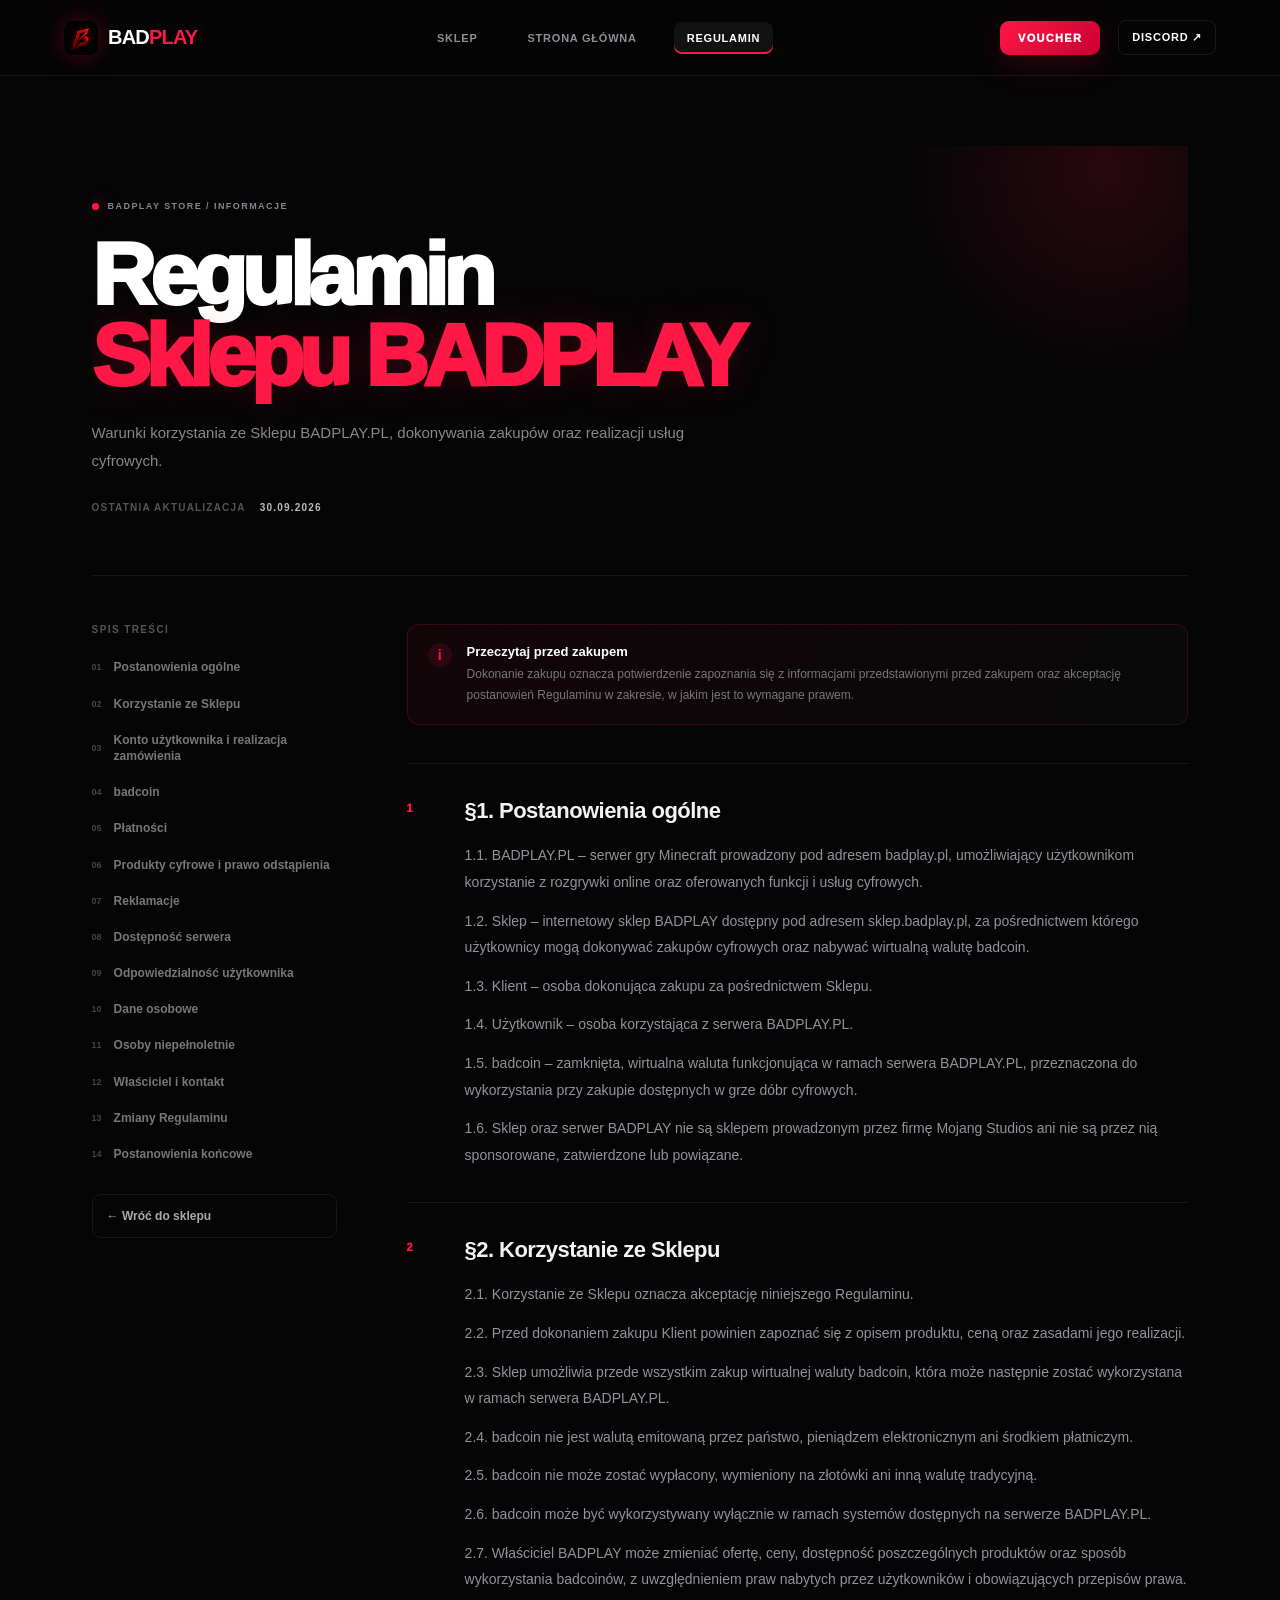
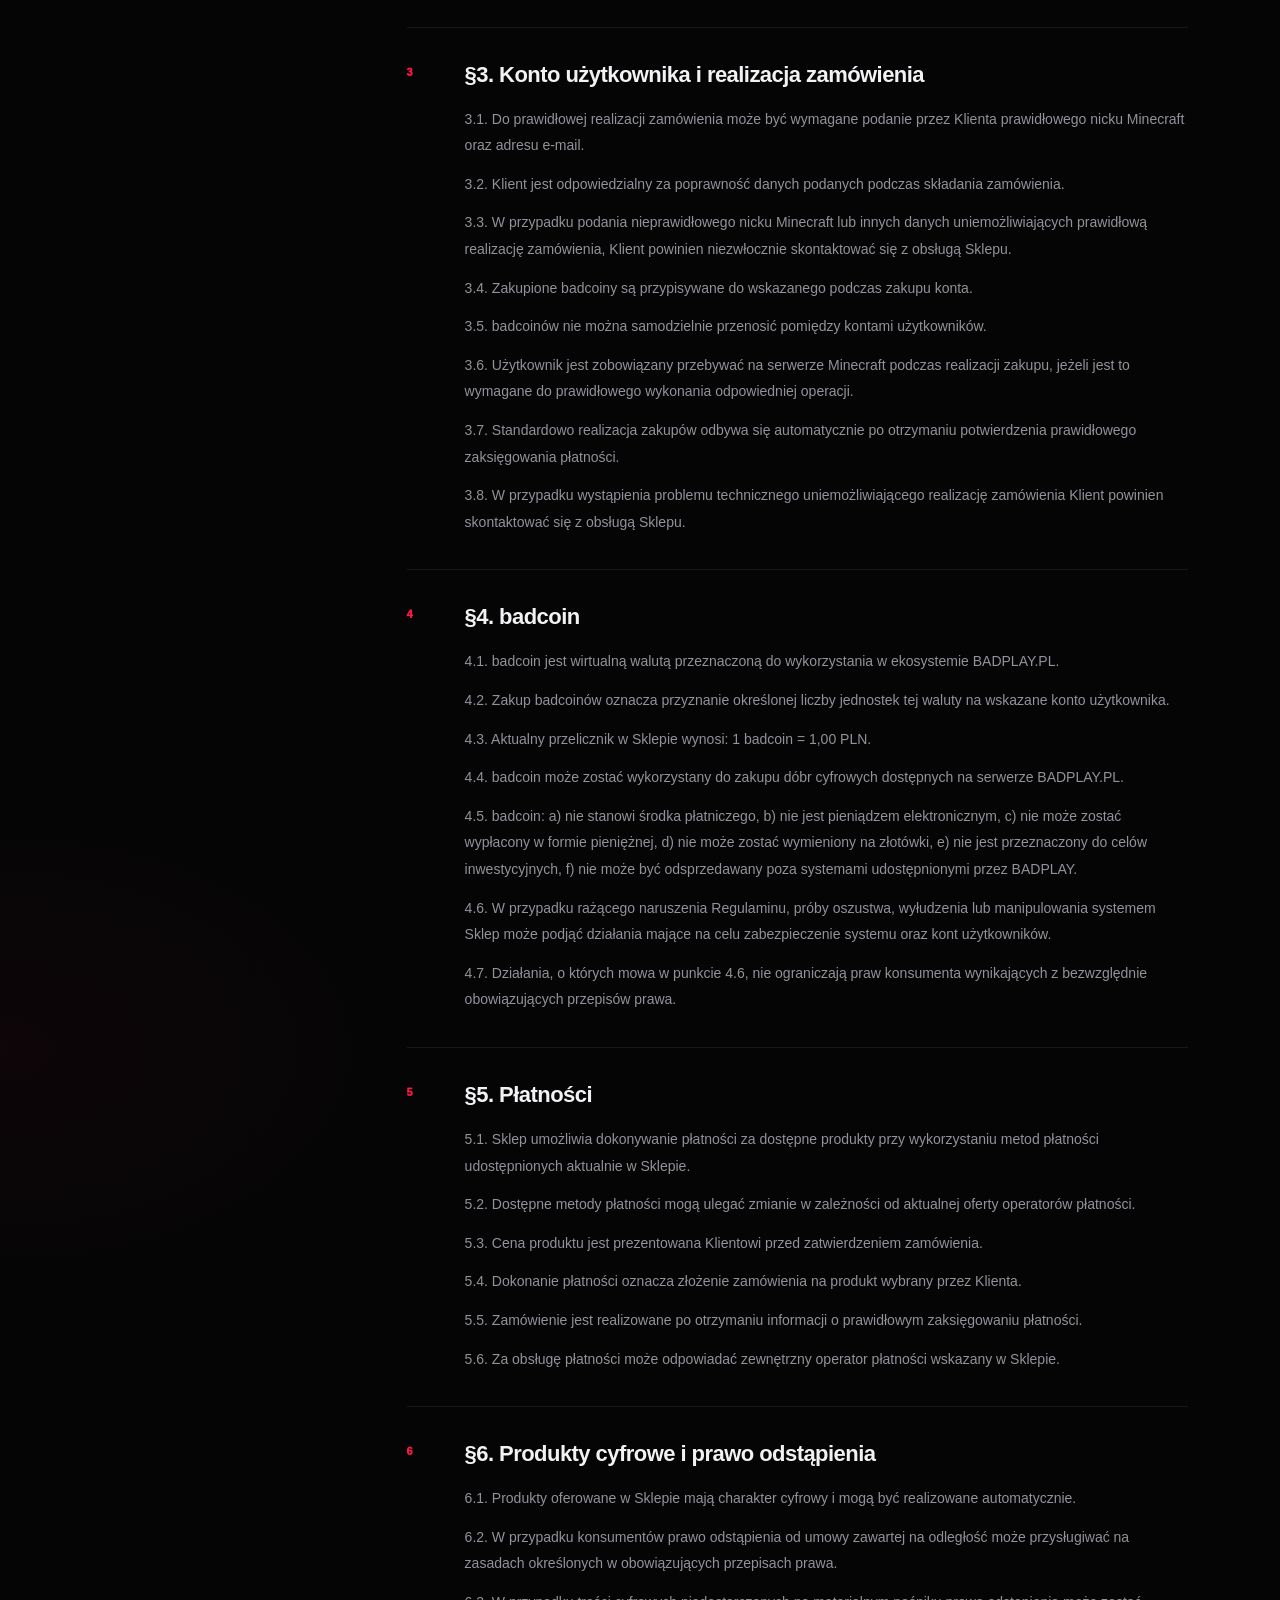
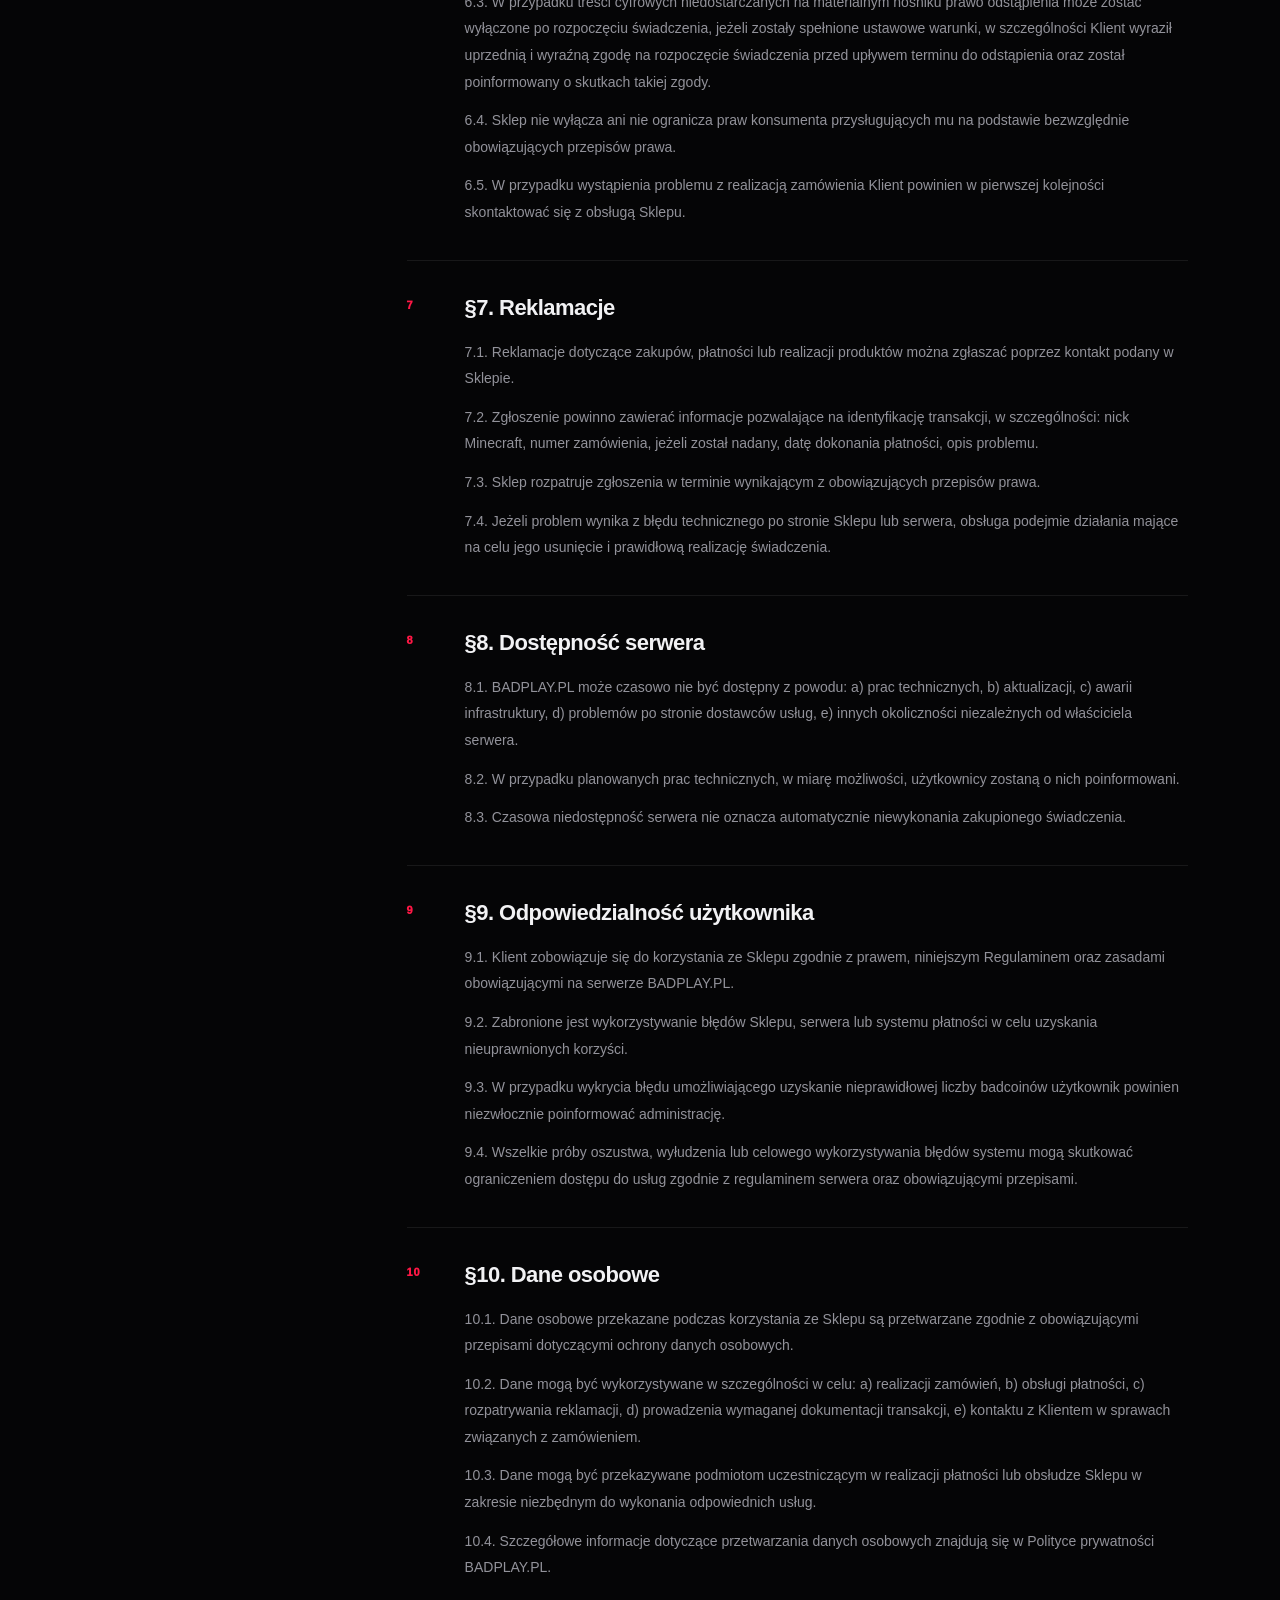
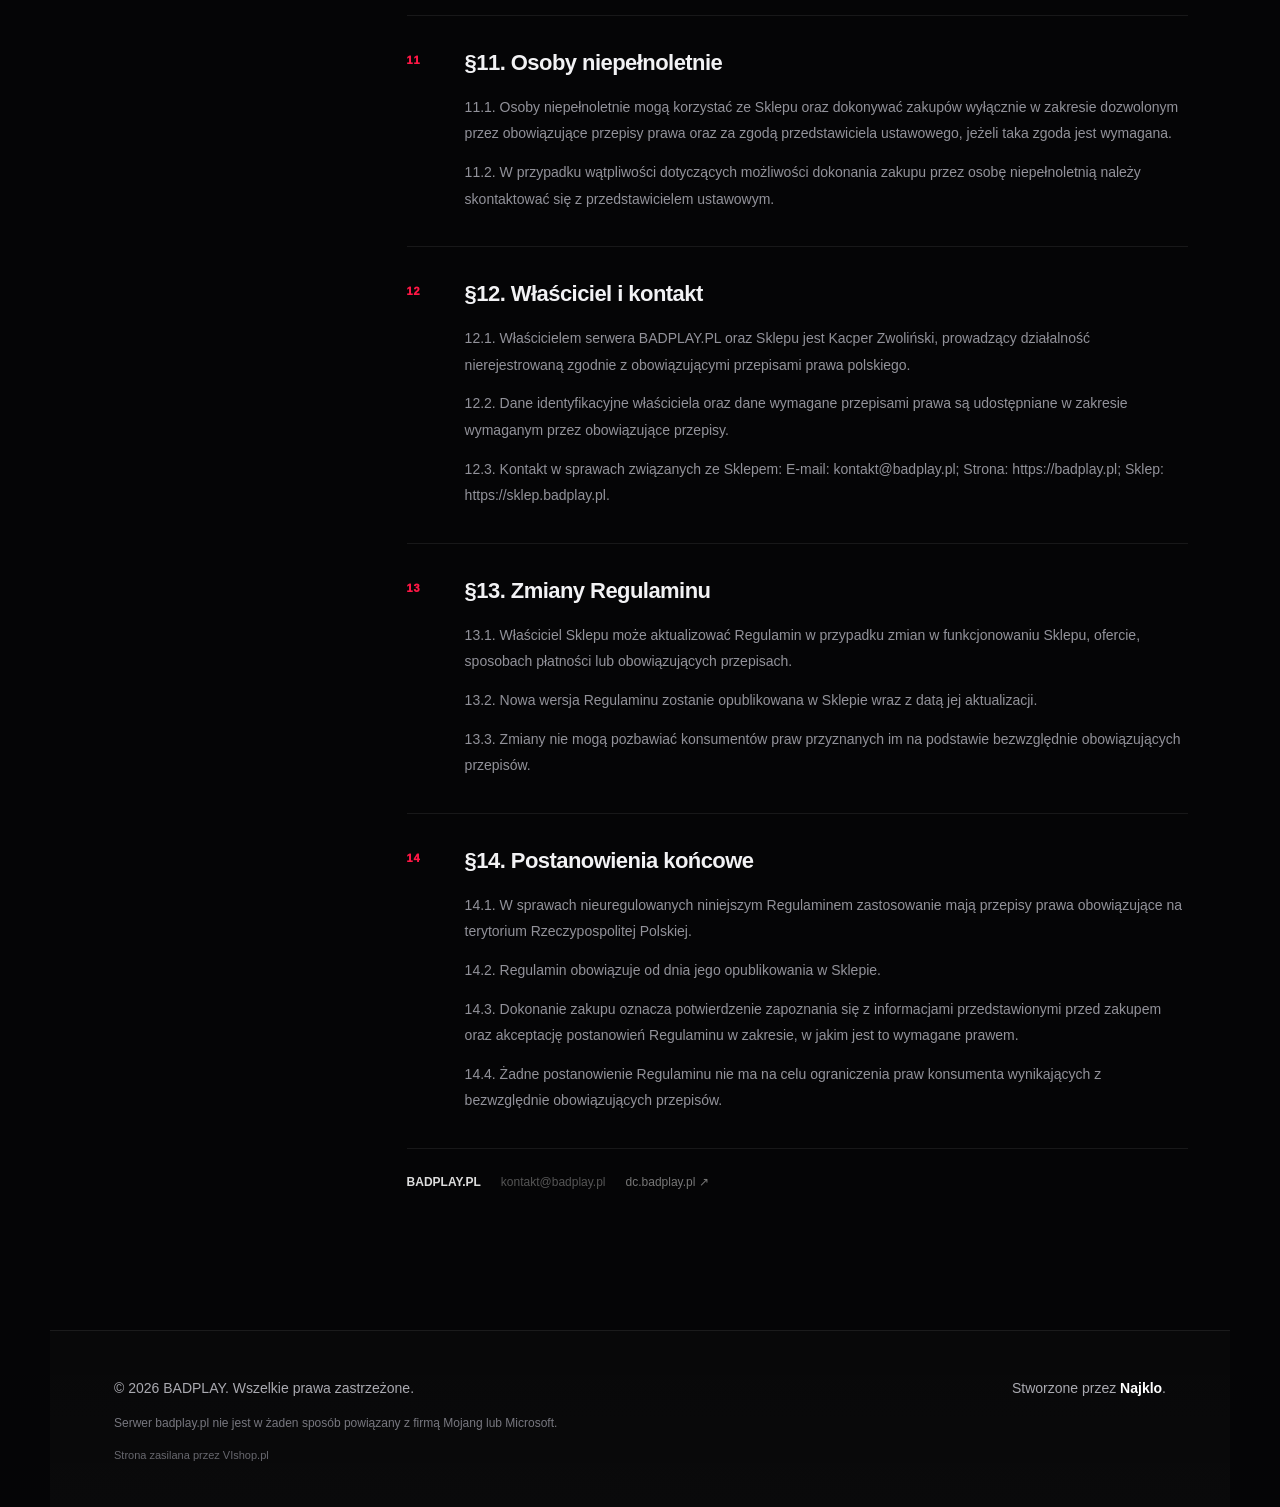
==== commit 4953a543: "Add files via upload" ====
--- a/regulamin.html
+++ b/regulamin.html
@@ -5,6 +5,7 @@
 <meta name="viewport" content="width=device-width,initial-scale=1">
 <title>Regulamin — BADPLAY</title>
 <meta name="description" content="Regulamin Sklepu BADPLAY.PL">
+<link rel="icon" type="image/png" sizes="64x64" href="assets/badplay-favicon.png">
 <link rel="stylesheet" href="style.css">
 </head>
 <body class="rules-page">
--- a/style.css
+++ b/style.css
@@ -187,3 +187,120 @@
 .rules-footer{font-size:12px}.rules-footer a{font-size:12px}
 @media(max-width:850px){.rules-page .topbar nav{gap:13px}.rules-page .topbar nav a{font-size:10px}}
 @media(max-width:650px){.topbar nav a,.discord,.voucher-top{font-size:10px}.brand{font-size:18px}.heading h2{font-size:24px}.product-desc{font-size:11px}.site-footer{font-size:11px}.rules-page .topbar nav{order:5;width:100%;overflow-x:auto;justify-content:flex-start;padding-bottom:3px}.rules-page .voucher-top{margin-left:auto}.rules-hero>p{font-size:14px}.rules-toc>a{font-size:12px}.rule-section h2{font-size:20px}.rule-section p{font-size:13px;line-height:1.85}}
+
+/* =========================================================
+   BADPLAY INTERACTIVE 2026
+   Team showcase / animated background / readability
+   ========================================================= */
+#bpParticles{
+  position:fixed;inset:0;width:100%;height:100%;z-index:-3;
+  pointer-events:none;opacity:.62;
+}
+.bp-cursor-glow{
+  position:fixed;z-index:-2;width:360px;height:360px;border-radius:50%;
+  pointer-events:none;transform:translate(-50%,-50%);
+  background:radial-gradient(circle,rgba(255,23,69,.10),rgba(255,23,69,.035) 30%,transparent 68%);
+  mix-blend-mode:screen;opacity:0;transition:opacity .25s ease;
+}
+body:has(.modal:not(.hidden)) .bp-cursor-glow{opacity:0!important}
+.team-section{
+  position:relative;margin:72px 0 12px;padding:34px 0 12px;overflow:hidden;
+}
+.team-backdrop{position:absolute;inset:0;pointer-events:none;overflow:hidden}
+.team-orb{position:absolute;border-radius:50%;filter:blur(80px);opacity:.11}
+.team-orb-1{width:420px;height:420px;left:-220px;top:10px;background:#ff1745}
+.team-orb-2{width:360px;height:360px;right:-180px;bottom:-80px;background:#8c0020}
+.team-heading{
+  position:relative;z-index:1;display:flex;justify-content:space-between;
+  align-items:flex-end;gap:30px;margin-bottom:26px;
+}
+.team-heading small{color:var(--red2);font-size:10px;font-weight:900;letter-spacing:.18em}
+.team-heading h2{margin:6px 0 7px;font-size:30px;letter-spacing:-.045em}
+.team-heading p{margin:0;color:#77777f;font-size:13px;line-height:1.7}
+.team-live{
+  flex:none;padding:10px 13px;border:1px solid rgba(255,255,255,.09);border-radius:999px;
+  color:#a0a0a6;font-size:10px;font-weight:900;letter-spacing:.12em;background:rgba(255,255,255,.025);
+}
+.team-live i{display:inline-block;width:6px;height:6px;margin-right:7px;border-radius:50%;
+  background:#29d77d;box-shadow:0 0 14px #29d77d;animation:bpPulse 1.8s infinite}
+.team-grid{position:relative;z-index:1;display:grid;grid-template-columns:repeat(4,1fr);gap:14px}
+.team-card{
+  position:relative;min-height:300px;overflow:hidden;border:1px solid rgba(255,255,255,.085);
+  border-radius:18px;background:linear-gradient(155deg,rgba(255,255,255,.055),rgba(255,255,255,.012) 55%,rgba(255,23,69,.025));
+  transform-style:preserve-3d;transition:transform .16s ease,border-color .25s,box-shadow .25s;
+  will-change:transform;cursor:default;
+}
+.team-card:hover{border-color:rgba(255,23,69,.38);box-shadow:0 25px 70px rgba(0,0,0,.38),0 0 40px rgba(255,23,69,.07)}
+.team-card:after{
+  content:"";position:absolute;inset:0;pointer-events:none;
+  background:linear-gradient(115deg,transparent 15%,rgba(255,255,255,.06) 45%,transparent 60%);
+  transform:translateX(-120%);transition:transform .65s ease;
+}
+.team-card:hover:after{transform:translateX(120%)}
+.team-card-glow{position:absolute;width:190px;height:190px;left:50%;top:28px;transform:translateX(-50%);
+  border-radius:50%;background:radial-gradient(circle,rgba(255,23,69,.16),transparent 68%);filter:blur(8px)}
+.team-avatar{
+  position:relative;height:245px;display:flex;justify-content:center;align-items:flex-end;
+  z-index:1;transform:translateZ(25px);
+}
+.team-avatar img{height:225px;width:auto;max-width:92%;object-fit:contain;filter:drop-shadow(0 22px 18px rgba(0,0,0,.42));transition:transform .3s ease}
+.team-card:hover .team-avatar img{transform:translateY(-7px) scale(1.035)}
+.team-card-content{
+  position:relative;z-index:2;margin:-3px 15px 15px;padding:11px 13px;border-radius:11px;
+  border:1px solid rgba(255,255,255,.07);background:rgba(7,7,8,.72);backdrop-filter:blur(12px);
+}
+.team-card-content span{display:block;color:var(--red2);font-size:8px;font-weight:900;letter-spacing:.16em}
+.team-card-content strong{display:block;margin-top:2px;font-size:14px}
+.team-card-content small{display:block;margin-top:3px;color:#67676e;font-size:9px}
+.team-number{position:absolute;right:14px;top:12px;color:rgba(255,255,255,.13);font-size:27px;font-weight:900;z-index:2}
+@keyframes bpPulse{0%,100%{opacity:.55;transform:scale(.85)}50%{opacity:1;transform:scale(1.1)}}
+.reveal{opacity:0;transform:translateY(24px);transition:opacity .7s ease,transform .7s ease}
+.reveal.bp-visible{opacity:1;transform:none}
+
+/* Bigger, clearer forms */
+.form label{font-size:12px;color:#a8a8ae}
+.form input:not([type=checkbox]),.form select{
+  min-height:48px;padding:13px 14px;font-size:14px;font-weight:600;
+}
+.form input:not([type=checkbox])::placeholder{color:#696970;font-size:13px}
+.form select{font-size:14px}
+.rules{font-size:12px;color:#a3a3a9}
+.sum span{font-size:12px}.safe{font-size:9px}.error{font-size:11px}
+.voucher-field label{font-size:10px}.voucher-modal-box .input{font-size:13px}
+.voucher-modal-box .input::placeholder{font-size:13px}
+.voucher-note{font-size:10px}
+
+/* Larger, brighter footer */
+.site-footer{
+  padding:46px max(22px,5vw) 42px!important;
+  color:#85858c!important;font-size:14px!important;
+  background:linear-gradient(180deg,rgba(255,255,255,.012),rgba(255,255,255,.02));
+}
+.site-footer .footer-main{font-size:14px!important}
+.site-footer .footer-copy,.site-footer .footer-credit{font-size:14px!important;color:#aaaab1!important}
+.site-footer .footer-credit strong{color:#fff}
+.site-footer .footer-disclaimer{font-size:12px!important;color:#77777f!important;line-height:1.6}
+.site-footer:after{font-size:11px!important;color:#67676e!important}
+
+/* Existing cards/readability */
+.product-desc{font-size:13px!important}
+.product-name{font-size:17px!important}
+.purchase b{font-size:12px!important}.purchase span{font-size:11px!important}
+.empty{font-size:13px!important}
+@media(max-width:1000px){.team-grid{grid-template-columns:repeat(2,1fr)}}
+@media(max-width:650px){
+  .team-section{margin-top:48px}
+  .team-heading{align-items:flex-start;flex-direction:column;gap:13px}
+  .team-heading h2{font-size:25px}
+  .team-grid{grid-template-columns:1fr 1fr;gap:10px}
+  .team-card{min-height:265px}
+  .team-avatar{height:205px}.team-avatar img{height:190px}
+  .team-card-content{margin:0 9px 9px;padding:9px}
+  .team-card-content strong{font-size:12px}.team-card-content small{font-size:8px}
+  .team-number{font-size:20px}
+}
+@media(max-width:430px){.team-grid{grid-template-columns:1fr}.team-card{min-height:290px}.team-avatar{height:230px}.team-avatar img{height:215px}}
+@media(prefers-reduced-motion:reduce){
+  #bpParticles,.bp-cursor-glow{display:none!important}
+  .team-card,.team-card:after,.team-avatar img,.reveal{transition:none!important}
+}
